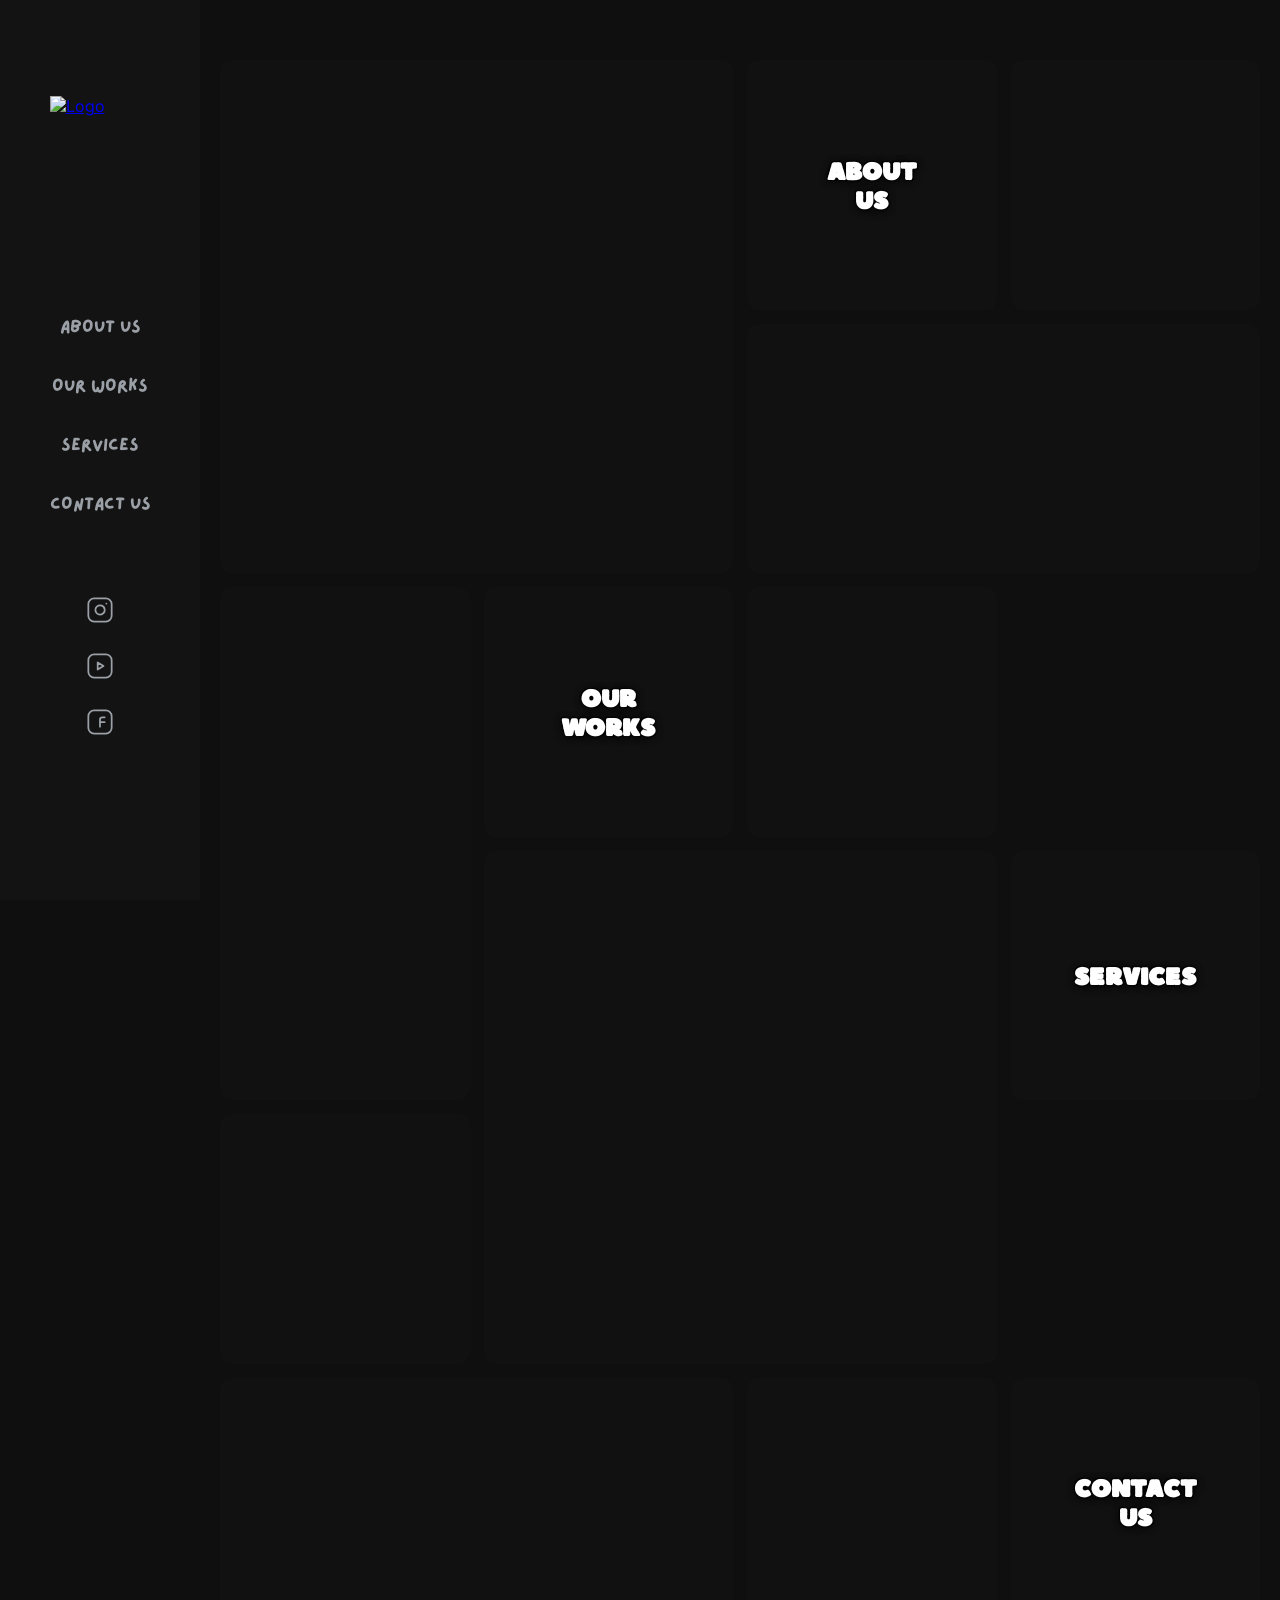
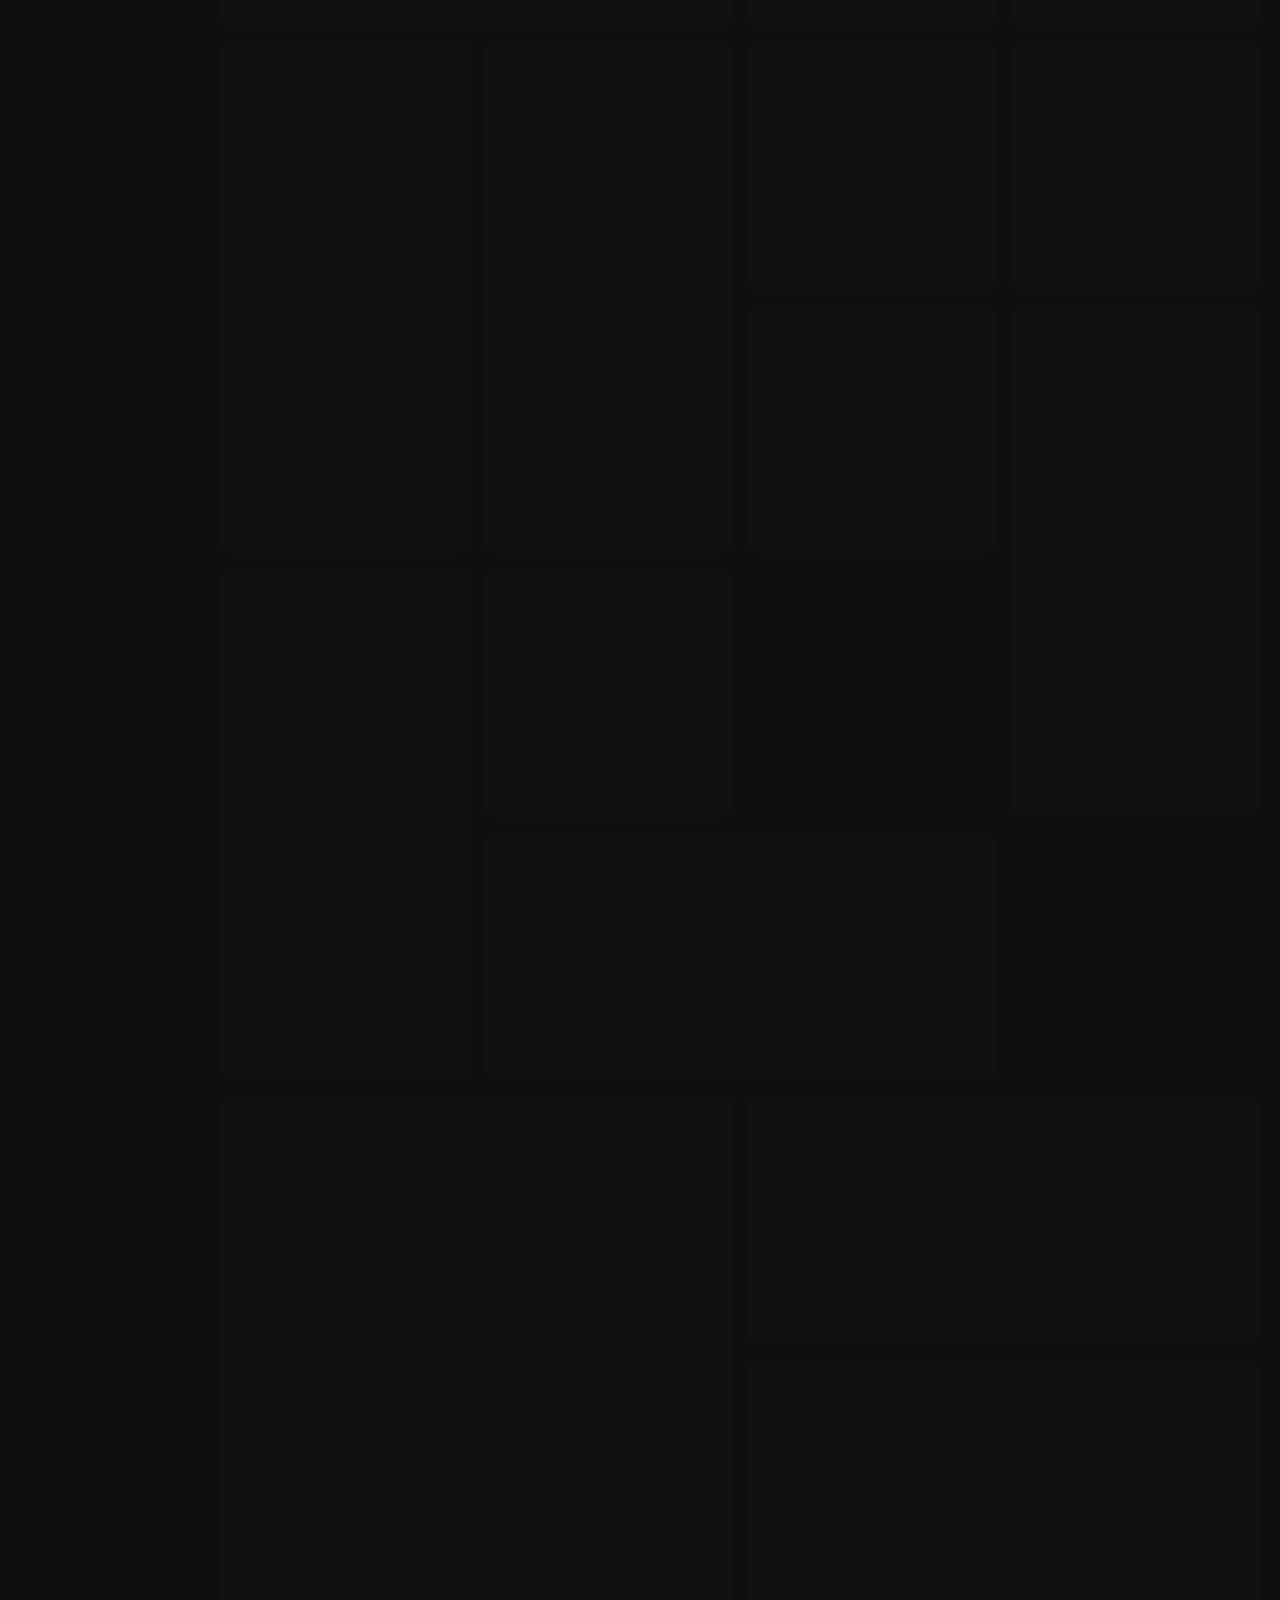
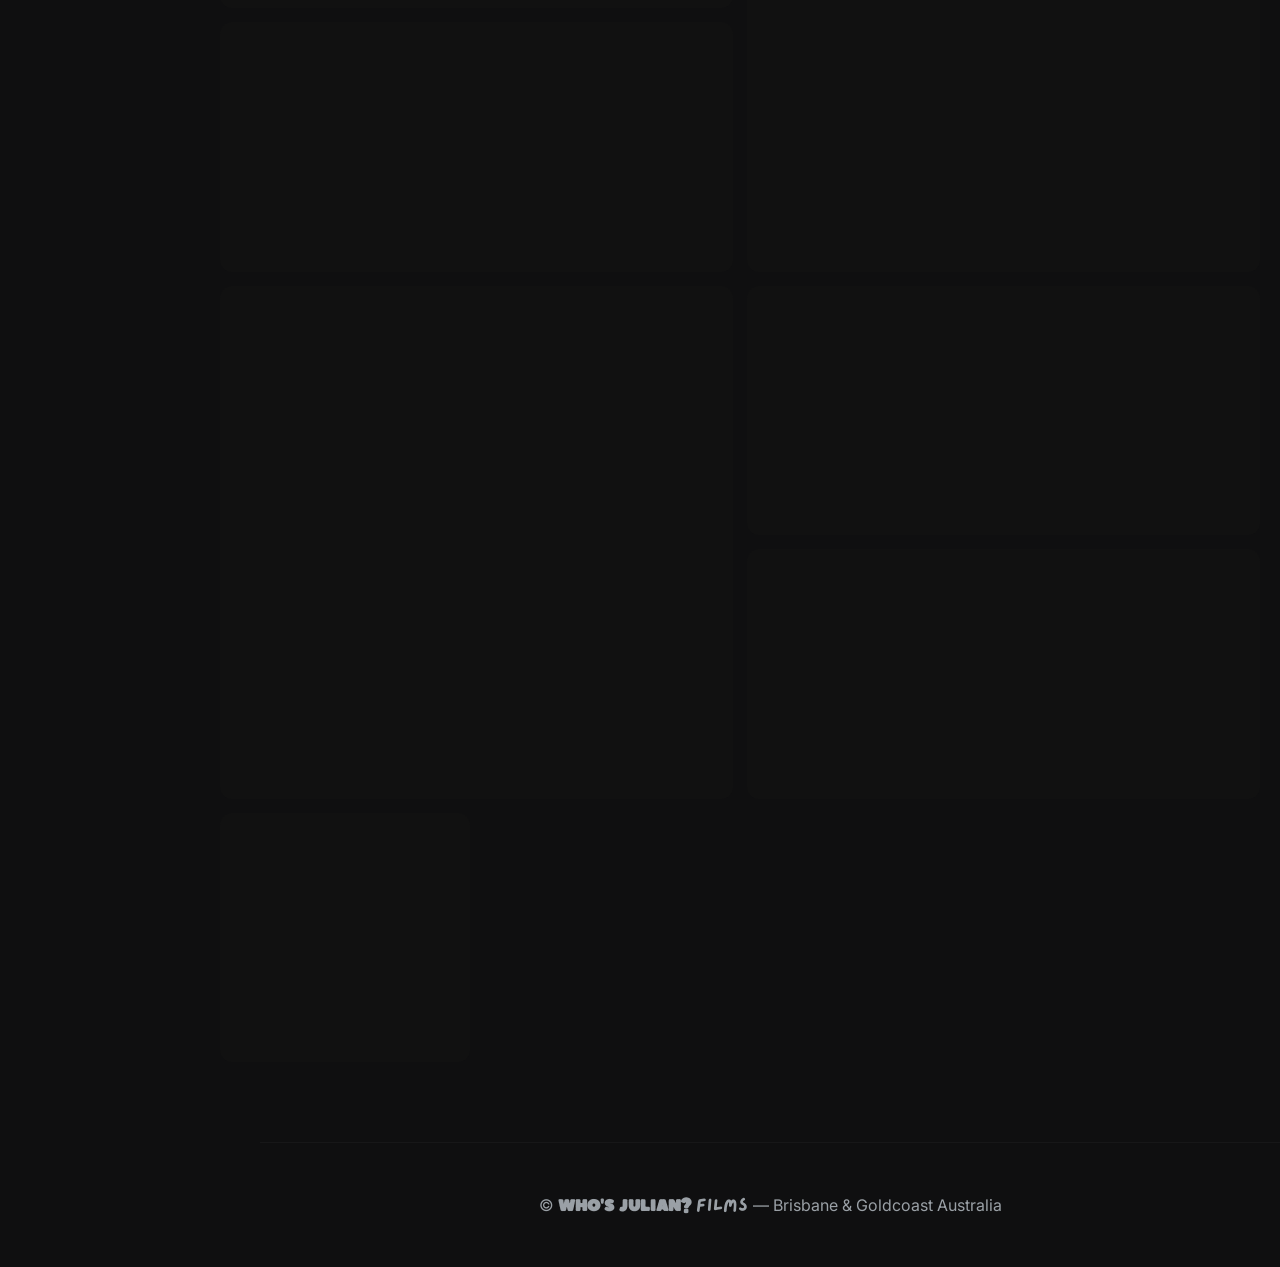
==== index.html @ 0d4e01ba "Convert images from .pdf and .jpeg to .avif for faster website loading (6a3378172f463beb197d8747)" ====
<!doctype html>
<html lang="en">
  <head>
    <meta charset="utf-8" />
    <meta name="viewport" content="width=device-width,initial-scale=1" />
    <title>Who's Julian? Films</title>
    <link href="https://fonts.googleapis.com/css2?family=Inter:wght@300;400;600;800&family=Playfair+Display:wght@600&display=swap" rel="stylesheet">
    <link rel="stylesheet" href="style.css">
  </head>
  <body>
    <!-- sidebar with vertical navigation replaces horizontal header -->
    <aside id="sidebar">
      <div class="sidebar-segments">
        <div class="sidebar-logo-segment">
          <a href="index.html">
            <img src="/.netlify/images?url=/Images/LOGO%20transparent.png&fm=avif" alt="Logo" class="logo-custom" />
          </a>
        </div>
        <div class="sidebar-nav-segment">
          <nav class="sidebar-nav-custom">
            <a href="about.html" data-section="about">ABOUT US</a>
            <a href="works.html" data-section="works">OUR WORKS</a>
            <a href="services.html" data-section="services">SERVICES</a>
            <a href="contact.html" class="cta" data-section="contact">CONTACT US</a>
          </nav>
        </div>
        <div class="sidebar-socials">
          <a href="https://www.instagram.com/whoisjulianfilms/" target="_blank" aria-label="Instagram">
            <svg width="28" height="28" viewBox="0 0 24 24" fill="none" stroke="currentColor" stroke-width="1.5" stroke-linecap="round" stroke-linejoin="round"><rect x="2" y="2" width="20" height="20" rx="5"/><path d="M16 11.37A4 4 0 1 1 12.63 8 4 4 0 0 1 16 11.37z"/><line x1="17.5" y1="6.5" x2="17.5" y2="6.5"/></svg>
          </a>
          <a href="https://www.youtube.com/@WhosJulianFilms" target="_blank" aria-label="YouTube">
            <svg width="28" height="28" viewBox="0 0 24 24" fill="none" stroke="currentColor" stroke-width="1.5" stroke-linecap="round" stroke-linejoin="round"><rect x="2" y="2" width="20" height="20" rx="5"/><polygon points="10 15 15 12 10 9 10 15"/></svg>
          </a>
          <a href="https://www.facebook.com/profile.php?id=61583416790067" target="_blank" aria-label="Facebook">
            <svg width="28" height="28" viewBox="0 0 24 24" fill="none" stroke="currentColor" stroke-width="1.5" stroke-linecap="round" stroke-linejoin="round"><rect x="2" y="2" width="20" height="20" rx="5"/><path d="M16 8h-2a2 2 0 0 0-2 2v2h4"/><line x1="12" y1="16" x2="12" y2="12"/></svg>
          </a>
        </div>
      </div>
    </aside>

    <main>
      <!-- gallery grid with video screenshots; four of them carry sections -->
      <div class="grid-container">
        <div class="grid">
          <div class="grid-item large" style="background-image:url('/.netlify/images?url=/Images/WEB%20PIC%201.png&fm=avif');background-size:cover;background-position:center;"></div>
          <a class="grid-item" href="about.html" style="background-image:url('/.netlify/images?url=/Images/harryandnoah.jpg&fm=avif');background-size:cover;background-position:center;"><span class="grid-label">ABOUT US</span></a>
          <div class="grid-item" style="background-image:url('/.netlify/images?url=/Images/WEB%20PIC%2014.png&fm=avif');background-size:cover;background-position:center;"></div>
          <div class="grid-item wide" style="background-image:url('/.netlify/images?url=/Images/WEB%20PIC%208.png&fm=avif');background-size:cover;background-position:center;"></div>
          <div class="grid-item tall" style="background-image:url('/.netlify/images?url=/Images/WEB%20PIC%204.png&fm=avif');background-size:cover;background-position:center;"></div>
          <a class="grid-item" href="works.html"><span class="grid-label">OUR WORKS</span></a>
          <div class="grid-item" style="background-image:url('/.netlify/images?url=/Images/WEB%20PIC%2018.png&fm=avif');background-size:cover;background-position:center;"></div>
          <div class="grid-item large" style="background-image:url('/.netlify/images?url=/Images/WEB%20PIC%202.png&fm=avif');background-size:cover;background-position:center;"></div>
          <a class="grid-item" href="services.html" style="background-image:url('Images/caerma photo.HEIC');background-size:cover;background-position:center;"><span class="grid-label">SERVICES</span></a>
          <div class="grid-item" style="background-image:url('/.netlify/images?url=/Images/WEB%20PIC%2010.png&fm=avif');background-size:cover;background-position:77%;"></div>
          <div class="grid-item wide" style="background-image:url('/.netlify/images?url=/Images/WEB%20PIC%206.png&fm=avif');background-size:cover;background-position:center;"></div>
          <div class="grid-item" style="background-image:url('/.netlify/images?url=/Images/WEB%20PIC%2020.png&fm=avif');background-size:cover;background-position:left;"></div>
          <a class="grid-item" href="contact.html"><span class="grid-label">CONTACT US</span></a>
          <div class="grid-item tall" style="background-image:url('/.netlify/images?url=/Images/WEB%20PIC%2015.png&fm=avif');background-size:cover;background-position:center;"></div>
          <div class="grid-item tall" style="background-image:url('/.netlify/images?url=/Images/WEB%20PIC%2022.png&fm=avif');background-size:cover;background-position:center;"></div>
          <div class="grid-item" style="background-image:url('/.netlify/images?url=/Images/WEB%20PIC%2020.png&fm=avif');background-size:cover;background-position:right;"></div>
          <div class="grid-item" style="background-image:url('/.netlify/images?url=/Images/WEB%20PIC%2026.png&fm=avif');background-size:cover;background-position:center;"></div>
          <div class="grid-item" style="background-image:url('/.netlify/images?url=/Images/WEB%20PIC%2019.png&fm=avif');background-size:cover;background-position:center;"></div>
          <div class="grid-item tall" style="background-image:url('/.netlify/images?url=/Images/WEB%20PIC%209.png&fm=avif');background-size:cover;background-position:center;"></div>
          <div class="grid-item tall" style="background-image:url('/.netlify/images?url=/Images/WEB%20PIC%2016.png&fm=avif');background-size:cover;background-position:center;"></div>
          <div class="grid-item" style="background-image:url('/.netlify/images?url=/Images/WEB%20PIC%2023.png&fm=avif');background-size:cover;background-position:center;"></div>
          <div class="grid-item wide" style="background-image:url('/.netlify/images?url=/Images/WEB%20PIC%2012.png&fm=avif');background-size:cover;background-position:center;"></div>
          <div class="grid-item large" style="background-image:url('/.netlify/images?url=/Images/WEB%20PIC%2017.png&fm=avif');background-size:cover;background-position:center;"></div>
          <div class="grid-item wide" style="background-image:url('/.netlify/images?url=/Images/WEB%20PIC%207.png&fm=avif');background-size:cover;background-position:center;"></div>
          <div class="grid-item large" style="background-image:url('/.netlify/images?url=/Images/WEB%20PIC%2027.png&fm=avif');background-size:cover;background-position:center;"></div>
          <div class="grid-item wide" style="background-image:url('/.netlify/images?url=/Images/WEB%20PIC%2024.png&fm=avif');background-size:cover;background-position:center;"></div>
          <div class="grid-item large" style="background-image:url('/.netlify/images?url=/Images/WEB%20PIC%2028.png&fm=avif');background-size:cover;background-position:center;"></div>
          <div class="grid-item wide" style="background-image:url('/.netlify/images?url=/Images/WEB%20PIC%2013.png&fm=avif');background-size:cover;background-position:center;"></div>
          <div class="grid-item wide" style="background-image:url('/.netlify/images?url=/Images/WEB%20PIC%2021.png&fm=avif');background-size:cover;background-position:center;"></div>
          <div class="grid-item" style="background-image:url('/.netlify/images?url=/Images/WEB%20PIC%2025.png&fm=avif');background-size:cover;background-position:center;"></div>
        </div>
      </div>
    </main>

    <!-- overlay used for zoom effect and section content -->
    <div id="section-overlay">
      <div class="overlay-inner">
        <button class="close" aria-label="Close">×</button>
        <div id="overlay-content"></div>
      </div>
    </div>

    <footer class="site-footer">
      <div class="container">
          <p>© <strong>WHO'S JULIAN? <span class="brand-films">FILMS</span></strong> — Brisbane & Goldcoast Australia</p>
      </div>
    </footer>
    <script src="script.js"></script>
  </body>
</html>
---- style.css ----
/* Custom Terms and Conditions dropdown icon: circle (closed), cross (open) */
.custom-terms-summary {
  display: flex;
  align-items: center;
  gap: 10px;
}
.custom-terms-icon {
  display: inline-block;
  width: 22px;
  height: 22px;
  border-radius: 50%;
  background: #fff;
  position: relative;
  transition: background 0.2s;
}
.custom-terms[open] .custom-terms-icon {
  background: none;
}
.custom-terms-icon::before,
.custom-terms-icon::after {
  content: '';
  position: absolute;
  left: 50%;
  top: 50%;
  width: 12px;
  height: 2.5px;
  background: #fff;
  border-radius: 2px;
  transition: transform 0.2s, opacity 0.2s;
}
.custom-terms-icon::before {
  transform: translate(-50%, -50%) rotate(0deg);
}
.custom-terms-icon::after {
  transform: translate(-50%, -50%) rotate(90deg);
}
.custom-terms[open] .custom-terms-icon::before {
  background: #fff;
  transform: translate(-50%, -50%) rotate(45deg);
}
.custom-terms[open] .custom-terms-icon::after {
  background: #fff;
  transform: translate(-50%, -50%) rotate(-45deg);
}
.custom-terms[open] .custom-terms-icon {
  border: 2.5px solid #fff;
}
/* Show only the appropriate terms box for each platform */
@media (max-width: 600px) {
  .terms-desktop { display: none !important; }
  .terms-mobile { display: block !important; }
}
@media (min-width: 601px) {
  .terms-desktop { display: block !important; }
  .terms-mobile { display: none !important; }
}
/* Terms and Conditions dropdown on contact page */
.terms-dropdown {
  margin: 18px 0 0 0;
  background: var(--section-dark-bg);
  border-radius: 8px;
  padding: 0 0 0 0;
  box-shadow: 0 2px 12px rgba(0,0,0,0.04);
}
.terms-title.lazydog {
  font-family: 'LazyDog' !important;
  color: #fff;
  font-size: 1.2em;
  font-weight: 700;
  letter-spacing: 0.5px;
  padding: 16px 18px;
  cursor: pointer;
  outline: none;
}
.terms-dropdown[open] .terms-title.lazydog {
  border-bottom: 1px solid var(--section-light-bg);
}
.terms-content {
  color: var(--muted);
  padding: 16px 18px 18px 18px;
  font-size: 1em;
}
/* Large grid item for contact page */
.contact-grid-item {
  background: var(--section-dark-bg);
  min-height: 220px;
  border-radius: 12px;
  margin-top: 24px;
  box-shadow: 0 2px 12px rgba(0,0,0,0.06);
}
/* Enquire now title on contact page */
.enquire-title.lazydog {
  font-family: 'LazyDog' !important;
  font-size: 1.7em;
  color: #fff;
  margin-top: 32px;
  margin-bottom: 18px;
  letter-spacing: 0.5px;
  font-weight: 700;
}
/* Services quote box under main title */
.services-quote-box {
  background: var(--section-light-bg);
  border-radius: 10px;
  padding: 16px 22px;
  margin: 18px 0 32px 0;
  text-align: left;
  font-size: 1.08em;
  color: var(--muted);
  max-width: 520px;
  box-shadow: 0 2px 12px rgba(0,0,0,0.04);
}
.services-quote-box .contact-link {
  color: #fff;
  font-weight: 600;
  text-decoration: underline;
  transition: color 0.18s;
}
.services-quote-box .contact-link:hover {
  color: var(--accent-blue);
}
.service-header.accent-purple {
  color: #a259e6 !important; /* A readable, vibrant purple */
}
.service-header.accent-green {
  color: #3ecf4a !important; /* A readable, vibrant green */
}
/* Service headers using LazyDog font */
.service-header.lazydog {
  font-family: 'LazyDog' !important;
  font-size: 2.1em;
  color: var(--accent-orange);
  margin-top: 38px;
  margin-bottom: 10px;
  letter-spacing: 0.5px;
  font-weight: 700;
}

.service-header.accent-blue {
  color: var(--accent-blue) !important;
}

.service-section {
  margin-bottom: 38px;
}

.service-details {
  min-height: 48px;
  background: var(--section-light-bg);
  border-radius: 8px;
  padding: 18px 18px 18px 18px;
  color: var(--muted);
  font-size: 1.08em;
}
/* =====================
   Desktop / Larger Screens
   ===================== */

:root{
  --bg:#0f0f10;
  --muted:#9aa0a6;
  --accent:#ffd166;
  --section-dark-bg: rgba(255,255,255,0.02);
  --section-light-bg: rgba(255,255,255,0.045);
  --accent-blue:#0cc0df;
  --accent-orange:#ff914d;
  --glass: rgba(255,255,255,0.06);
  --container:1200px;
}

*{box-sizing:border-box}
html{height:100%;overflow-y:auto;overflow-x:hidden}
body{min-height:100vh;overflow-x:hidden}
body{
  margin:0;
  font-family:Inter, system-ui, -apple-system, 'Segoe UI', Roboto, 'Helvetica Neue', Arial;
  background:var(--bg);
  color:#e9eef2;
  -webkit-font-smoothing:antialiased;
  -moz-osx-font-smoothing:grayscale;
  scroll-behavior:smooth;
}

.container{max-width:var(--container);margin:0 auto;padding:0 28px}

h1,h2,h3{margin:0;color:inherit;font-family:'BoulderLocal', 'Playfair Display', serif !important}

/* Local heading font (Boulder) */
@font-face{
  font-family: 'BoulderLocal';
  src: url('Fonts/Boulder-Regular.13ca443f4a8ae9874f248b11.7448865cf2ccd35af366eede31f28f13.woff2') format('woff2');
  font-weight: 400;
  font-style: normal;
  font-display: swap;
}

@font-face{
  font-family: 'LazyDog';
  src: url('Fonts/Lazydog.cbc654ce48ffa209e8b8698295c5d75d.fba574ef4dc01d71937608b6f764e2e7.woff2') format('woff2');
  font-weight: 400 800;
  font-style: normal;
  font-display: swap;
}

/* Sidebar layout: top third logo, middle third nav, bottom third socials */
.sidebar-nav-container {
  width: 100%;
  display: flex;
  justify-content: center;
  align-items: center;
  padding: 24px 0 0 0;
}

/* keep equal spacing around the central nav links */
.sidebar-segments {
  /* make segments a full-height column so we can distribute space between them */
  display: flex;
  flex-direction: column;
  height: 100%;
  justify-content: space-between;
  /* padding at top/bottom moves logo up and socials down equally */
  padding: 60px 0;
}

@media (max-width: 600px) {
  /* reduce the extra padding on narrow screens */
  .sidebar-segments {
    padding: 40px 0;
  }
}
.sidebar-nav-custom {
  display: flex;
  flex-direction: column;
  align-items: center;
  gap: 40px;
  width: 100%;
}

/* ensure the nav segment takes available space so the links can be centered vertically */
.sidebar-nav-segment {
  flex: 1;
  display: flex;
  flex-direction: column;
  justify-content: center;
}
.sidebar-nav-custom a {
  color: var(--muted);
  text-decoration: none;
  font-size: 18px;
  font-weight: 600;
  text-align: center;
  font-family: 'LazyDog', 'BoulderLocal', 'Playfair Display', serif;
  transition: transform 0.3s ease, box-shadow 0.3s ease, color 0.18s;
}
.sidebar-nav-custom a:hover {
  color: #fff;
  transform: scale(1.03);
  box-shadow: 0 10px 30px rgba(0,0,0,0.5);
  z-index: 2;
}
.sidebar-nav-custom .cta {
  background: none;
  border: none;
  padding: 0;
  color: var(--muted);
  font-size: 18px;
  font-weight: 600;
}

@media (max-width: 600px) {
  .sidebar-nav-container {
    padding: 8px 0 0 0;
    align-items: flex-start;
  }
  .sidebar-nav-custom {
    gap: 24px;
  }
  .sidebar-nav-custom a {
    font-size: 16px;
  }
}
.sidebar-logo-container {
  width: 100%;
  display: flex;
  justify-content: center;
  align-items: flex-start;
  padding: 32px 0 0 0;
}
.logo-custom {
  height: 140px;
  width: auto;
  display: block;
}

/* clickable logo hover animation */
.sidebar-logo-segment a img,
.sidebar-logo-container a img {
  transition: transform .28s ease, box-shadow .28s ease;
}
.sidebar-logo-segment a:hover img,
.sidebar-logo-container a:hover img {
  transform: scale(1.03);
  box-shadow:0 20px 40px rgba(2,6,23,0.6);
}

@media (max-width: 600px) {
  .sidebar-logo-container {
    padding: 0;
    align-items: center;
    justify-content: center;
    height: 100vh;
    display: flex;
  }
  .logo-custom {
    height: 90px;
    margin: auto;
  }
}
#sidebar {
  position: fixed;
  top: 0;
  left: 0;
  bottom: 0;
  width: 200px;
  background: var(--section-dark-bg);
  padding: 0;
  display: flex;
  flex-direction: column;
  align-items: center;
  justify-content: center;
  z-index: 100;
  min-height: 100vh;
  height: 100vh;
  box-sizing: border-box;
}
#sidebar .sidebar-section {
  width: 100%;
  display: flex;
  flex-direction: column;
  align-items: center;
  justify-content: center;
}
#sidebar .sidebar-logo {
  height: 140px;
  display: flex;
  align-items: flex-start;
  justify-content: center;
  width: 100%;
  padding: 32px 0 0 0;
}
#sidebar .sidebar-nav {
  display: flex;
  flex-direction: column;
  align-items: center;
  justify-content: center;
  gap: 40px;
  width: 100%;
  flex: 1;
}
#sidebar .sidebar-socials {
  display: flex;
  flex-direction: column;
  align-items: center;
  justify-content: flex-end;
  width: 100%;
  padding-bottom: 32px;
}

/* centered logo placeholder (styles defined below) */

/* Sidebar replacement for header */
#main-header{display:none;} /* hide old top header */
#sidebar{position:fixed;top:0;left:0;bottom:0;width:200px;background:var(--section-dark-bg);padding:36px 16px;display:flex;flex-direction:column;align-items:center;/* center children horizontally */z-index:100;}
#sidebar .brand{
  display:block;
  text-decoration:none;
  color:inherit;
  margin-bottom: 32px;
  text-align:center;
}
#sidebar .brand img{
  height:140px;
  display:block;
  opacity:1;
  transform:none;
  margin:0 auto;
  /* horizontal centering is handled by flex container */
}
#sidebar nav{display:flex;flex-direction:column;align-items:center;justify-content:space-between;gap:40px;width:100%;}
#sidebar nav a {
  color: var(--muted);
  text-decoration: none;
  font-size: 18px;
  font-weight: 600;
  text-align: center;
  font-family: 'LazyDog', 'BoulderLocal', 'Playfair Display', serif;
}
#sidebar nav a:hover{color:#fff;}
#sidebar .cta{
  margin-top: 0;
  background: none;
  border: none;
  padding: 0;
  color: var(--muted);
  font-size: 18px;
  font-weight: 600;
}
.sidebar-socials {
  display: flex;
  flex-direction: column;
  align-items: center;
  gap: 24px;
  margin-top: auto;
  margin-bottom: 32px;
  width: 100%;
}

/* Sidebar socials at bottom */
.sidebar-socials a svg {
  stroke: var(--muted);
  transition: stroke 0.18s;
}
.sidebar-socials a:hover svg {
  stroke: #fff;
}

/* add video-like hover animation to social icons */
.sidebar-socials a {
  transition: transform 0.3s ease, box-shadow 0.3s ease;
}
.sidebar-socials a:hover {
  transform: scale(1.03);
  box-shadow: 0 10px 30px rgba(0,0,0,0.5);
  z-index: 2;
}

/* retain previous header-inner styles for when header exists */
.header-inner{display:flex;align-items:center;justify-content:space-between;padding:12px 0;transition:padding .32s cubic-bezier(.2,.9,.3,1)}

/* Header: soft gradient panel with subtle blur to avoid a hard rectangle over content */
#main-header{
  position:fixed;top:0;left:0;right:0;z-index:60;
  background: linear-gradient(to bottom, rgba(8,8,9,0.08) 0%, rgba(8,8,9,0.06) 40%, rgba(8,8,9,0.02) 80%, rgba(8,8,9,0));
  -webkit-backdrop-filter: blur(6px) saturate(105%);
  backdrop-filter: blur(6px) saturate(105%);
  overflow:visible;
}

/* very subtle feather under the header to blend into the page */
#main-header::after{
  content:'';position:absolute;left:0;right:0;bottom:-1px;height:16px;pointer-events:none;z-index:61;
  background: linear-gradient(to bottom, rgba(8,8,9,0.12), rgba(8,8,9,0.06) 50%, rgba(8,8,9,0));
}
.brand{display:flex;align-items:center;gap:12px;text-decoration:none;color:inherit}
.logo{height:44px;display:block}
.brand-text{font-weight:700;letter-spacing:0.2px;font-family:'BoulderLocal', 'Playfair Display', serif;font-size:18px}
.brand-text span{display:inline-block}
.accent-blue{color:var(--accent-blue)}
.accent-orange{color:var(--accent-orange)}
.brand-films{font-family:'LazyDog', 'BoulderLocal', serif;letter-spacing:0.6px;font-size:18px}

.nav a{color:var(--muted);text-decoration:none;margin-left:22px;font-weight:600;transition:color .18s ease}
.nav a:hover{color:#fff}
.nav .cta{background:transparent;border:1px solid rgba(255,255,255,0.06);padding:8px 12px;border-radius:6px;color:#fff}

/* removed height-based small-logo resize to avoid layout jitter */
#main-header.shrink .header-inner{padding:10px 0}

/* Centered large logo at top that shrinks into the header */

.logo-center{position:fixed;left:50%;top:72px;transform:translateX(-50%);z-index:220;pointer-events:none;transform-origin:center center;will-change:transform,opacity;transition:transform .42s cubic-bezier(.2,.9,.3,1),opacity .32s ease}
.logo-lg{height:220px;display:block;transform-origin:center center;transition:transform .42s cubic-bezier(.2,.9,.3,1),opacity .32s ease}
.logo-sm{height:44px;display:block;opacity:0;transform:translateY(-6px) scale(.92);transition:opacity .32s ease,transform .32s cubic-bezier(.2,.9,.3,1);will-change:transform,opacity}

/* When header shrinks, show the small logo and hide/move the centered large logo */
#main-header.shrink ~ main .logo-center,
#main-header.shrink + main .logo-center,
#main-header.shrink .logo-center{
  opacity:0;transform:translateX(-50%) translateY(-22px) scale(.72);
}

#main-header.shrink .logo-sm{transform:translateY(0) scale(1);opacity:1}

/* keep header small logo hidden by default; JS will reveal it when big logo moves */
.brand .logo-sm{opacity:0;transform:translateY(-6px) scale(.92);transition:opacity .32s ease,transform .32s cubic-bezier(.2,.9,.3,1);will-change:transform,opacity}

/* ensure hero sits below the large logo (handled in main .hero rule below) */

/* Hero */
.hero{padding:320px 0 80px;background:linear-gradient(180deg, rgba(255,255,255,0.02), transparent)}
.hero-inner{text-align:center;max-width:920px;margin:0 auto}

/* Uniform section spacing: ensure consistent gaps between site sections */
.section{padding:80px 0}
.hero-title{font-family:'Playfair Display',serif;font-size:44px;line-height:1.02;margin-bottom:18px;color:#fff}
.hero-sub{color:var(--muted);font-size:18px;margin-bottom:26px}
.hero-cta .button{margin:0 8px}

/* Repeated tail on hero title: show as single long line on wide screens, wrap on small screens */
.hero-title .hero-loop{white-space:nowrap;display:inline-block;margin-left:8px;opacity:0.95}
/* Phone/mobile layout removed for fresh start */

/* Buttons */
.button{display:inline-block;background:#fff;color:#0b0b0b;padding:12px 18px;border-radius:8px;font-weight:700;text-decoration:none;transition:transform .16s ease,box-shadow .16s ease}
.button:hover{transform:translateY(-3px);box-shadow:0 8px 30px rgba(0,0,0,0.45)}
.button.ghost{background:transparent;color:#fff;border:1px solid rgba(255,255,255,0.06)}

/* Sections */
.section-light{background:var(--section-light-bg)}
.section-dark{background:var(--section-dark-bg)}
.section-title{font-size:20px;font-weight:700;margin-bottom:12px}
.muted{color:var(--muted);margin-bottom:20px}

/* Cards */
.cards{display:grid;grid-template-columns:repeat(auto-fit,minmax(220px,1fr));gap:18px;margin-top:22px}
.card{background:var(--glass);padding:20px;border-radius:12px;backdrop-filter:blur(6px);min-height:130px}
.card h3{font-size:16px;margin-bottom:8px}
.card p{color:var(--muted);font-size:14px}

/* Rates */
.rates-grid{display:grid;grid-template-columns:repeat(auto-fit,minmax(220px,1fr));gap:18px;margin-top:22px}
.rate-card{background:linear-gradient(180deg, rgba(255,255,255,0.03), transparent);padding:22px;border-radius:12px;min-height:140px}
.rate-card h3{font-size:16px;margin-bottom:8px}
.rate-card .rate-price{font-size:20px;font-weight:800;color:var(--accent);margin-top:12px}


/* Portfolio grid */
.grid{display:grid;grid-template-columns:repeat(auto-fit,minmax(200px,1fr));gap:14px;margin-top:20px}
.thumb{display:block;height:220px;border-radius:12px;background-color:#111;background-size:cover;background-position:center;box-shadow:inset 0 0 0 1px rgba(255,255,255,0.02);transition:transform .28s ease,box-shadow .28s ease}
.thumb[style]{background-image:var(--bg)}
.thumb:hover{transform:translateY(-8px);box-shadow:0 20px 40px rgba(2,6,23,0.6)}

/* Gallery grid used in new layout */
.grid{display:grid;grid-template-columns:repeat(auto-fill,minmax(220px,1fr));gap:14px;margin-top:20px;}
.grid-item{position:relative;background:#111;border-radius:12px;cursor:pointer;transition:transform .3s ease,box-shadow .3s ease;aspect-ratio:1/1;}
.grid-item:hover{transform:scale(1.03);box-shadow:0 10px 30px rgba(0,0,0,0.5);}
.grid-label {
  position: absolute;
  top: 50%;
  left: 50%;
  transform: translate(-50%, -50%);
  color: #fff;
  font-weight: 700;
  text-shadow: 0 0 6px rgba(0,0,0,0.8), 0 2px 8px rgba(0,0,0,0.45), 0 0 2px #000, 1px 1px 0 #000, -1px -1px 0 #000;
  font-family: 'BoulderLocal', 'Playfair Display', serif;
  font-size: 1.5em;
  text-align: center;
  pointer-events: none;
}
/* shape helpers */
.grid-item.wide{grid-column: span 2;aspect-ratio:2/0.973;} /* two squares side by side */
.grid-item.tall{grid-row: span 2;aspect-ratio:1/2.055;} /* two squares stacked */
.grid-item.large{grid-column: span 2;grid-row: span 2;aspect-ratio:2/2;} /* big square (2x2) */

/* keep existing video grid styles for reuse if needed */
.video-grid{display:grid;grid-template-columns:repeat(auto-fit,minmax(280px,1fr));gap:20px;margin-top:20px;align-items:start}
.video-card{background:transparent;border-radius:12px;overflow:visible;position:relative;transition:transform .28s cubic-bezier(.2,.9,.3,1),box-shadow .28s ease;will-change:transform}
.video-wrapper{position:relative;padding-top:56.25%;background:#000;border-radius:12px;box-shadow:inset 0 0 0 1px rgba(255,255,255,0.02);overflow:hidden}
.video-wrapper iframe{position:absolute;left:0;top:0;width:100%;height:100%;border:0;transition:transform .28s ease}
.video-overlay{position:absolute;inset:0;display:flex;flex-direction:column;align-items:center;justify-content:center;pointer-events:none;color:#fff;text-align:center}
.video-overlay .play{display:none !important}
.video-overlay .play:before{display:none !important;content:''}
.video-overlay .video-title{margin-top:10px;background:rgba(0,0,0,0.45);padding:6px 10px;border-radius:6px;font-size:13px;color:var(--muted)}
.video-card:hover{transform:translateY(-6px);box-shadow:0 20px 40px rgba(2,6,23,0.6)}
.video-card:hover .video-wrapper iframe{transform:scale(1.03)}


/* About */
.about-inner{display:grid;grid-template-columns:1fr 1fr;gap:28px;align-items:start;margin-top:18px;}
.lead{font-size:18px;color:#e6eef3;margin-bottom:12px}
.about-image{border-radius:12px;/* right column for photos, height determined by its contents */
  overflow:hidden; /* crop any oversized photo */
}

.about-image img{
  width:100%;
  height:auto;
  display:block;
  object-fit:cover;
  border-radius:12px;
  /* enlarge slightly by default */
  .about-container {
    margin-left: 125px; /* Sidebar width for mobile */
    padding: 20px 18px 20px 12px; /* Add extra right padding */
    max-width: 100vw;
    box-sizing: border-box;
  }
}

/* Contact */
.contact-grid{display:grid;grid-template-columns:1fr 420px;gap:28px;align-items:start;margin-top:18px}
.contact-form label{display:block;margin-bottom:12px}
.contact-form input,.contact-form textarea{width:100%;padding:10px;border-radius:8px;border:1px solid rgba(255,255,255,0.04);background:transparent;color:inherit}

.vis{position:absolute!important;clip:rect(1px,1px,1px,1px);padding:0!important;border:0!important;height:1px!important;width:1px!important;overflow:hidden}

/* Footer */
.site-footer{padding:36px 0;text-align:center;border-top:1px solid rgba(255,255,255,0.03);margin-top:40px;color:var(--muted);margin-left:260px}
.site-footer strong{font-weight:700;font-family:'BoulderLocal', 'Playfair Display', serif}

@media (max-width: 600px) {
  .site-footer {
    margin-left: 0 !important;
    width: 100vw;
    box-sizing: border-box;
  }
}

/* grid container offset to avoid sidebar */
.grid-container{margin-left:200px;padding:40px 20px;}

/* overlay for section zoom/content */
#section-overlay{position:fixed;inset:0;background:rgba(0,0,0,0.95);visibility:hidden;opacity:0;transform:scale(0);transition:transform .4s ease,opacity .4s ease,visibility .4s;z-index:200;}
#section-overlay.active{visibility:visible;opacity:1;transform:scale(1);}
#section-overlay .overlay-inner{position:absolute;top:50%;left:50%;transform:translate(-50%,-50%);max-width:90vw;max-height:90vh;overflow-y:auto;padding:40px;background:var(--section-light-bg);border-radius:12px;}
#section-overlay .close{position:absolute;top:16px;right:16px;font-size:24px;color:#fff;background:transparent;border:none;cursor:pointer;}

/* =====================
   Mobile / Smaller Screens (max-width: 600px)
   Index Page (index.html)
   ===================== */
@media (max-width: 600px) {
  /* Home Page (index.html) styles */
  .grid {
    display: grid;
    grid-template-columns: repeat(2, 1fr);
    gap: 8px;
  }
  .grid-container {
    margin-left: 125px;      /* Aligns grid to the left edge */
    margin-right: 0;     /* Aligns grid to the right edge */
    padding: 8px 8px;    /* Adjust padding as needed */
    width: 70vw;        /* Full viewport width */
    box-sizing: border-box;
    /* Add more properties as needed */
  }
  .grid-item {
    aspect-ratio: 1 / 1 !important;
    grid-column: span 1 !important;
    grid-row: span 1 !important;
    min-width: 0;
    min-height: 80px;
    border-radius: 12px;
    overflow: hidden;
  }
  .grid-item.tall {
    aspect-ratio: 1 / 2 !important;
    grid-column: span 1 !important;
    grid-row: span 2 !important;
    min-width: 0;
    min-height: 80px;
    border-radius: 12px;
    overflow: hidden;
  }
  .grid-item.wide {
    aspect-ratio: 2 / 1 !important;
    grid-column: span 2 !important;
    grid-row: span 1 !important;
    min-width: 0;
    min-height: 80px;
    border-radius: 12px;
    overflow: hidden;
  }
  .grid-item.large {
    aspect-ratio: 1 / 1 !important;
    grid-column: span 2 !important;
    grid-row: span 2 !important;
    min-width: 0;
    min-height: 80px;
    border-radius: 12px;
    overflow: hidden;
  }
  .grid-item img {
    width: 100%;
    height: 100%;
    object-fit: cover;
    display: block;
    border-radius: 12px;
  }
  .grid-label {
    font-size: 13px;
    left: 70px;
    bottom: 40px;
  }
  #sidebar {
    position: fixed !important;
    left: 0;
    top: 0;
    bottom: 0;
    width: 125px;
    padding: 20px 8px;
    background: var(--section-dark-bg);
    z-index: 100;
    height: 100vh !important;
  }
}


/* =====================
   Desktop / Larger Screens
   Services Page (services.html)
   ===================== */
.services-container {
  margin-left: 200px; /* Sidebar width */
  padding: 0 32px;
  max-width: 900px;
  box-sizing: border-box;
  margin-top: 0;
}

/* =====================
   Mobile / Smaller Screens (max-width: 600px)
   Services Page (services.html)
   ===================== */
@media (max-width: 600px) {
  .services-container {
      margin-left: 125px; /* Sidebar width for mobile */
      padding: 20px 18px 20px 12px; /* Add extra right padding */
      max-width: 100vw;
      box-sizing: border-box;
      margin-top: 0;
    }
}

/* =====================
   Desktop / Larger Screens
   Contact Page (contact.html)
   ===================== */
.contact-container {
  margin-left: 200px; /* Sidebar width */
  padding: 40px 32px;
  max-width: 900px;
  box-sizing: border-box;
}

/* =====================
   Mobile / Smaller Screens (max-width: 600px)
   Contact Page (contact.html)
   ===================== */
@media (max-width: 600px) {
  .contact-container {
    margin-left: 125px; /* Sidebar width for mobile */
    padding: 20px 12px;
    max-width: 100vw;
    box-sizing: border-box;
  }
}

/* =====================
   Desktop / Larger Screens
   About Us Page (about.html)
   ===================== */
.about-container {
  margin-left: 200px; /* Sidebar width */
  padding: 40px 32px;
  max-width: 900px;
  box-sizing: border-box;
}

/* =====================
   Mobile / Smaller Screens (max-width: 600px)
   About Us Page (about.html)
   ===================== */
@media (max-width: 600px) {
  .about-container {
  margin-left: 125px; /* Sidebar width for mobile */
  padding: 12px 12px;
  max-width: 100vw;
  box-sizing: border-box;
}
}

/* =====================
   Desktop / Larger Screens
   Our Works Page (works.html)
   ===================== */
.works-container {
  margin-left: 200px; /* Sidebar width */
  padding: 40px 32px;
  width: calc(100vw - 220px); /* Full-page width excluding sidebar + some padding */
  max-width: none;
  box-sizing: border-box;
}

/* =====================
   Mobile / Smaller Screens (max-width: 600px)
   Our Works Page (works.html)
   ===================== */
@media (max-width: 600px) {
  .works-container {
    margin-left: 125px; /* Sidebar width for mobile */
    padding: 20px 12px;
    width: auto;
    max-width: 100vw;
    box-sizing: border-box;
  }
}

/* Services container h2, h3 */
.services-container h2, .services-container h3 {
  font-family: 'LazyDog', 'BoulderLocal', 'Playfair Display', serif !important;
}

/* Contact page link colors */
.contact-container a {
  color: #4ecbff !important; /* Lighter blue for better contrast */
  text-decoration: underline;
  transition: color 0.2s;
}
.contact-container a:hover {
  color: #82e0ff !important; /* Even lighter blue on hover */
}

/* Contact info labels */
.contact-info strong {
  font-family: 'LazyDog', 'BoulderLocal', 'Playfair Display', serif !important;
  font-weight: 600;
  letter-spacing: 0.5px;
}

/* Prevent scrolling past the footer on mobile */
@media (max-width: 600px) {
  html, body {
    height: 100vh !important;
    min-height: 100vh !important;
    overflow-y: auto;
    overscroll-behavior-y: contain;
  }
  main {
    min-height: calc(100vh - 80px); /* Adjust 80px to your footer height */
    box-sizing: border-box;
  }
  .site-footer {
    position: relative;
    bottom: 0;
    width: 100%;
    margin-bottom: 0;
  }
}

/* Style Harry and Noah's names in the contact info with the LazyDog font */
.contact-name {
  font-family: 'LazyDog', 'BoulderLocal', 'Playfair Display', serif !important;
  font-weight: 600;
  letter-spacing: 0.5px;
  margin-right: 4px;
}

/* Smooth hover animation for YouTube videos on the works page */
.works-videos {
  width: 100%;
  max-width: 1200px;
  margin: 0 auto 32px auto;
  display: grid;
  grid-template-columns: repeat(2, minmax(0, 1fr));
  gap: 16px;
}

.works-video-item {
  position: relative;
}

.video-label {
  position: absolute;
  top: -14px;
  left: 12px;
  background: var(--section-dark-bg);
  color: #fff;
  border-radius: 999px;
  width: 28px;
  height: 28px;
  display: flex;
  align-items: center;
  justify-content: center;
  font-weight: 700;
  font-size: 0.85rem;
  box-shadow: 0 2px 8px rgba(0,0,0,0.35);
  z-index: 10;
}

.works-videos iframe {
  width: 100%;
  height: auto;
  aspect-ratio: 16 / 9;
  border-radius: 12px;
  transition: transform 0.3s ease, box-shadow 0.3s ease;
  box-shadow: 0 2px 16px rgba(0,0,0,0.10);
}
.works-videos iframe:hover {
  transform: scale(1.03);
  box-shadow: 0 10px 30px rgba(0,0,0,0.5);
  z-index: 2;
}

@media (max-width: 900px) {
  .works-videos {
    display: grid;
    grid-template-columns: 1fr;
  }
}
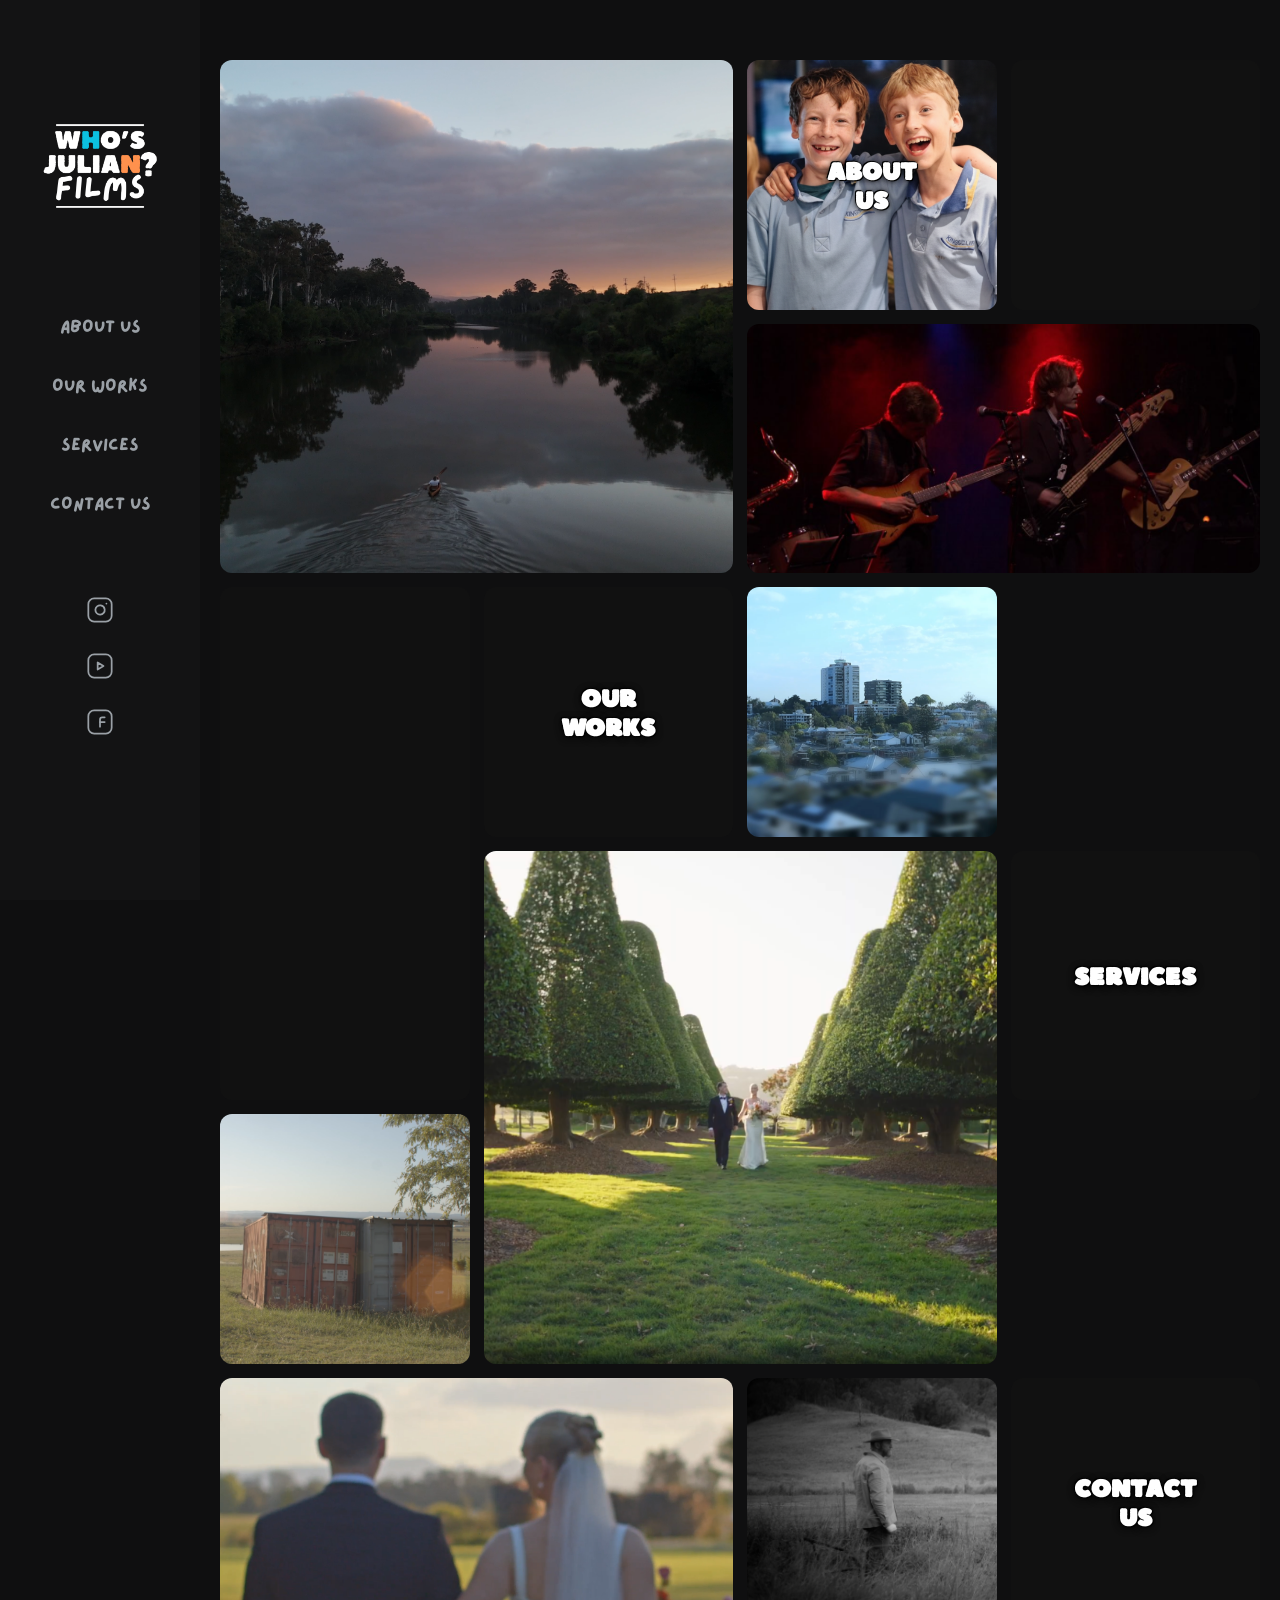
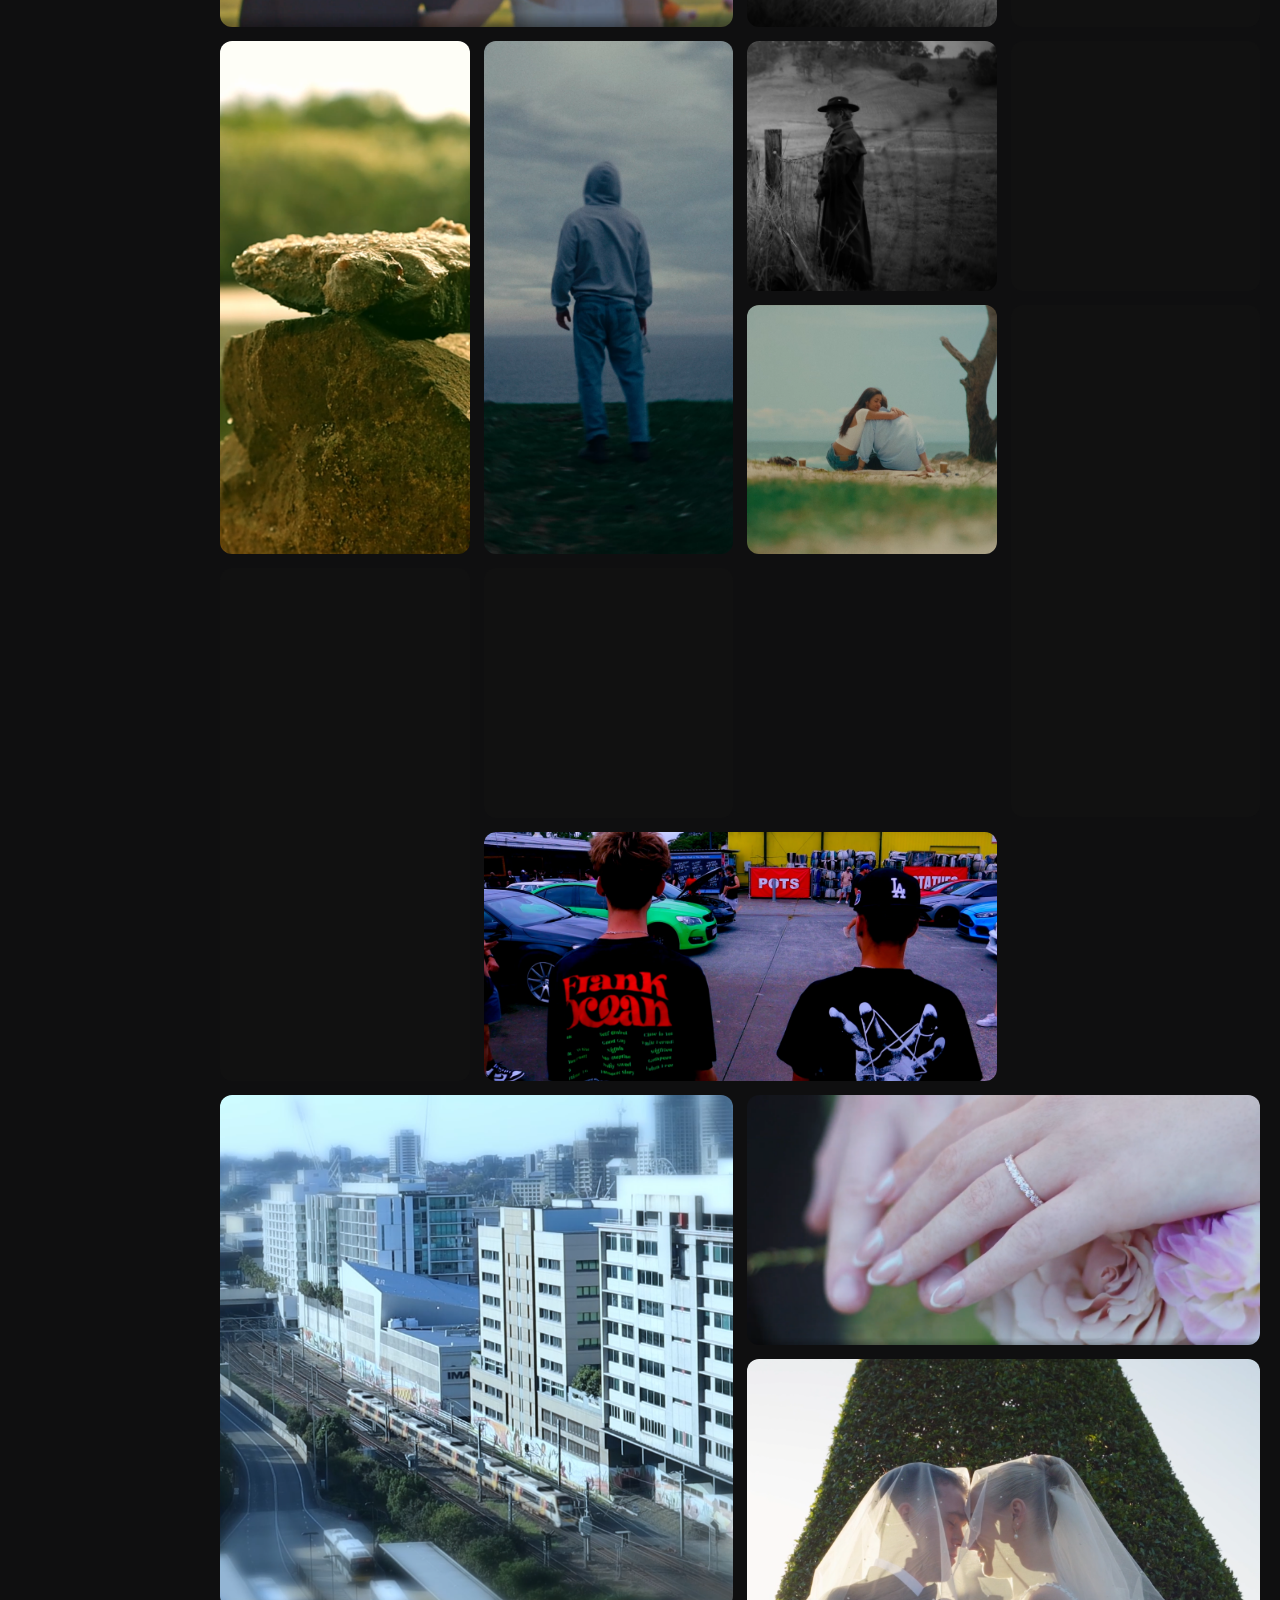
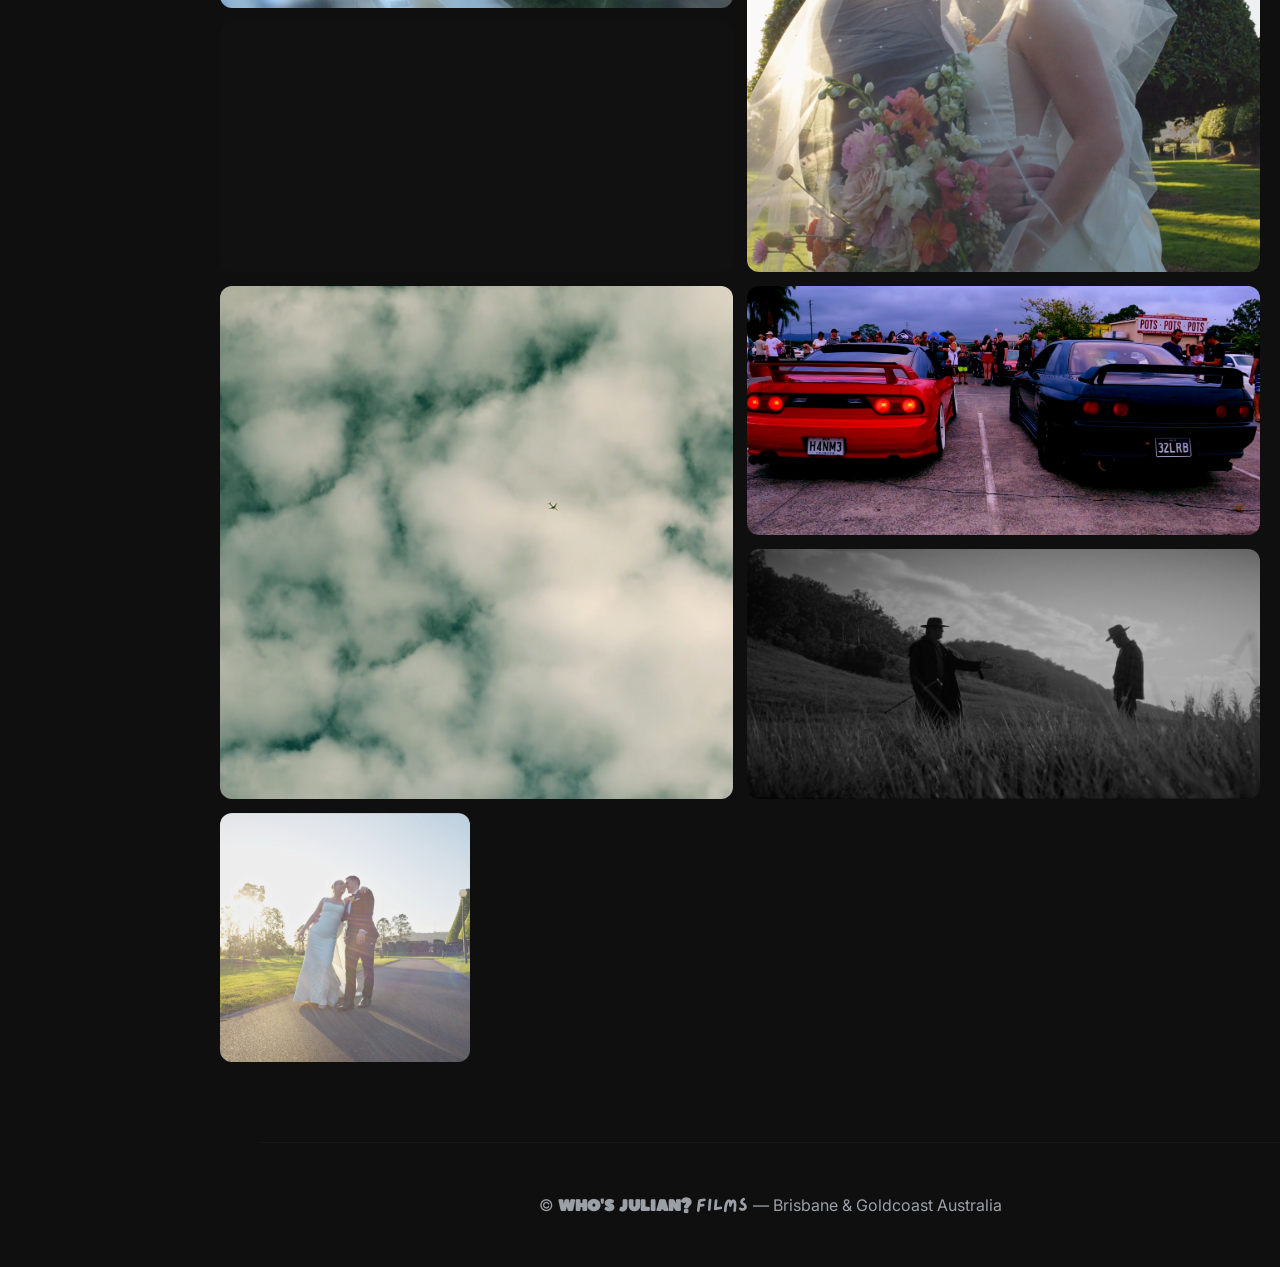
==== commit 17e53481: "Revert "Convert images from .pdf and .jpeg to .avif for faster website loading"" ====
--- a/index.html
+++ b/index.html
@@ -13,7 +13,7 @@
       <div class="sidebar-segments">
         <div class="sidebar-logo-segment">
           <a href="index.html">
-            <img src="/.netlify/images?url=/Images/LOGO%20transparent.png&fm=avif" alt="Logo" class="logo-custom" />
+            <img src="Images/LOGO transparent.png" alt="Logo" class="logo-custom" />
           </a>
         </div>
         <div class="sidebar-nav-segment">
@@ -42,36 +42,36 @@
       <!-- gallery grid with video screenshots; four of them carry sections -->
       <div class="grid-container">
         <div class="grid">
-          <div class="grid-item large" style="background-image:url('/.netlify/images?url=/Images/WEB%20PIC%201.png&fm=avif');background-size:cover;background-position:center;"></div>
-          <a class="grid-item" href="about.html" style="background-image:url('/.netlify/images?url=/Images/harryandnoah.jpg&fm=avif');background-size:cover;background-position:center;"><span class="grid-label">ABOUT US</span></a>
-          <div class="grid-item" style="background-image:url('/.netlify/images?url=/Images/WEB%20PIC%2014.png&fm=avif');background-size:cover;background-position:center;"></div>
-          <div class="grid-item wide" style="background-image:url('/.netlify/images?url=/Images/WEB%20PIC%208.png&fm=avif');background-size:cover;background-position:center;"></div>
-          <div class="grid-item tall" style="background-image:url('/.netlify/images?url=/Images/WEB%20PIC%204.png&fm=avif');background-size:cover;background-position:center;"></div>
+          <div class="grid-item large" style="background-image:url('Images/WEB PIC 1.png');background-size:cover;background-position:center;"></div>
+          <a class="grid-item" href="about.html" style="background-image:url('Images/harryandnoah.jpg');background-size:cover;background-position:center;"><span class="grid-label">ABOUT US</span></a>
+          <div class="grid-item" style="background-image:url('Images/WEB PIC 14.png');background-size:cover;background-position:center;"></div>
+          <div class="grid-item wide" style="background-image:url('Images/WEB PIC 8.png');background-size:cover;background-position:center;"></div>
+          <div class="grid-item tall" style="background-image:url('Images/WEB PIC 4.png');background-size:cover;background-position:center;"></div>
           <a class="grid-item" href="works.html"><span class="grid-label">OUR WORKS</span></a>
-          <div class="grid-item" style="background-image:url('/.netlify/images?url=/Images/WEB%20PIC%2018.png&fm=avif');background-size:cover;background-position:center;"></div>
-          <div class="grid-item large" style="background-image:url('/.netlify/images?url=/Images/WEB%20PIC%202.png&fm=avif');background-size:cover;background-position:center;"></div>
+          <div class="grid-item" style="background-image:url('Images/WEB PIC 18.png');background-size:cover;background-position:center;"></div>
+          <div class="grid-item large" style="background-image:url('Images/WEB PIC 2.png');background-size:cover;background-position:center;"></div>
           <a class="grid-item" href="services.html" style="background-image:url('Images/caerma photo.HEIC');background-size:cover;background-position:center;"><span class="grid-label">SERVICES</span></a>
-          <div class="grid-item" style="background-image:url('/.netlify/images?url=/Images/WEB%20PIC%2010.png&fm=avif');background-size:cover;background-position:77%;"></div>
-          <div class="grid-item wide" style="background-image:url('/.netlify/images?url=/Images/WEB%20PIC%206.png&fm=avif');background-size:cover;background-position:center;"></div>
-          <div class="grid-item" style="background-image:url('/.netlify/images?url=/Images/WEB%20PIC%2020.png&fm=avif');background-size:cover;background-position:left;"></div>
+          <div class="grid-item" style="background-image:url('Images/WEB PIC 10.png');background-size:cover;background-position:77%;"></div>
+          <div class="grid-item wide" style="background-image:url('Images/WEB PIC 6.png');background-size:cover;background-position:center;"></div>
+          <div class="grid-item" style="background-image:url('Images/WEB PIC 20.png');background-size:cover;background-position:left;"></div>
           <a class="grid-item" href="contact.html"><span class="grid-label">CONTACT US</span></a>
-          <div class="grid-item tall" style="background-image:url('/.netlify/images?url=/Images/WEB%20PIC%2015.png&fm=avif');background-size:cover;background-position:center;"></div>
-          <div class="grid-item tall" style="background-image:url('/.netlify/images?url=/Images/WEB%20PIC%2022.png&fm=avif');background-size:cover;background-position:center;"></div>
-          <div class="grid-item" style="background-image:url('/.netlify/images?url=/Images/WEB%20PIC%2020.png&fm=avif');background-size:cover;background-position:right;"></div>
-          <div class="grid-item" style="background-image:url('/.netlify/images?url=/Images/WEB%20PIC%2026.png&fm=avif');background-size:cover;background-position:center;"></div>
-          <div class="grid-item" style="background-image:url('/.netlify/images?url=/Images/WEB%20PIC%2019.png&fm=avif');background-size:cover;background-position:center;"></div>
-          <div class="grid-item tall" style="background-image:url('/.netlify/images?url=/Images/WEB%20PIC%209.png&fm=avif');background-size:cover;background-position:center;"></div>
-          <div class="grid-item tall" style="background-image:url('/.netlify/images?url=/Images/WEB%20PIC%2016.png&fm=avif');background-size:cover;background-position:center;"></div>
-          <div class="grid-item" style="background-image:url('/.netlify/images?url=/Images/WEB%20PIC%2023.png&fm=avif');background-size:cover;background-position:center;"></div>
-          <div class="grid-item wide" style="background-image:url('/.netlify/images?url=/Images/WEB%20PIC%2012.png&fm=avif');background-size:cover;background-position:center;"></div>
-          <div class="grid-item large" style="background-image:url('/.netlify/images?url=/Images/WEB%20PIC%2017.png&fm=avif');background-size:cover;background-position:center;"></div>
-          <div class="grid-item wide" style="background-image:url('/.netlify/images?url=/Images/WEB%20PIC%207.png&fm=avif');background-size:cover;background-position:center;"></div>
-          <div class="grid-item large" style="background-image:url('/.netlify/images?url=/Images/WEB%20PIC%2027.png&fm=avif');background-size:cover;background-position:center;"></div>
-          <div class="grid-item wide" style="background-image:url('/.netlify/images?url=/Images/WEB%20PIC%2024.png&fm=avif');background-size:cover;background-position:center;"></div>
-          <div class="grid-item large" style="background-image:url('/.netlify/images?url=/Images/WEB%20PIC%2028.png&fm=avif');background-size:cover;background-position:center;"></div>
-          <div class="grid-item wide" style="background-image:url('/.netlify/images?url=/Images/WEB%20PIC%2013.png&fm=avif');background-size:cover;background-position:center;"></div>
-          <div class="grid-item wide" style="background-image:url('/.netlify/images?url=/Images/WEB%20PIC%2021.png&fm=avif');background-size:cover;background-position:center;"></div>
-          <div class="grid-item" style="background-image:url('/.netlify/images?url=/Images/WEB%20PIC%2025.png&fm=avif');background-size:cover;background-position:center;"></div>
+          <div class="grid-item tall" style="background-image:url('Images/WEB PIC 15.png');background-size:cover;background-position:center;"></div>
+          <div class="grid-item tall" style="background-image:url('Images/WEB PIC 22.png');background-size:cover;background-position:center;"></div>
+          <div class="grid-item" style="background-image:url('Images/WEB PIC 20.png');background-size:cover;background-position:right;"></div>
+          <div class="grid-item" style="background-image:url('Images/WEB PIC 26.png');background-size:cover;background-position:center;"></div>
+          <div class="grid-item" style="background-image:url('Images/WEB PIC 19.png');background-size:cover;background-position:center;"></div>
+          <div class="grid-item tall" style="background-image:url('Images/WEB PIC 9.png');background-size:cover;background-position:center;"></div>
+          <div class="grid-item tall" style="background-image:url('Images/WEB PIC 16.png');background-size:cover;background-position:center;"></div>
+          <div class="grid-item" style="background-image:url('Images/WEB PIC 23.png');background-size:cover;background-position:center;"></div>
+          <div class="grid-item wide" style="background-image:url('Images/WEB PIC 12.png');background-size:cover;background-position:center;"></div>
+          <div class="grid-item large" style="background-image:url('Images/WEB PIC 17.png');background-size:cover;background-position:center;"></div>
+          <div class="grid-item wide" style="background-image:url('Images/WEB PIC 7.png');background-size:cover;background-position:center;"></div>
+          <div class="grid-item large" style="background-image:url('Images/WEB PIC 27.png');background-size:cover;background-position:center;"></div>
+          <div class="grid-item wide" style="background-image:url('Images/WEB PIC 24.png');background-size:cover;background-position:center;"></div>
+          <div class="grid-item large" style="background-image:url('Images/WEB PIC 28.png');background-size:cover;background-position:center;"></div>
+          <div class="grid-item wide" style="background-image:url('Images/WEB PIC 13.png');background-size:cover;background-position:center;"></div>
+          <div class="grid-item wide" style="background-image:url('Images/WEB PIC 21.png');background-size:cover;background-position:center;"></div>
+          <div class="grid-item" style="background-image:url('Images/WEB PIC 25.png');background-size:cover;background-position:center;"></div>
         </div>
       </div>
     </main>
@@ -91,4 +91,4 @@
     </footer>
     <script src="script.js"></script>
   </body>
-</html>
+</html>
--- a/style.css
+++ b/style.css
@@ -592,6 +592,35 @@
 .contact-form label{display:block;margin-bottom:12px}
 .contact-form input,.contact-form textarea{width:100%;padding:10px;border-radius:8px;border:1px solid rgba(255,255,255,0.04);background:transparent;color:inherit}
 
+/* Client Project Form */
+.client-project-form .form-section{background:var(--section-light-bg);border-radius:10px;padding:20px 22px;margin-bottom:14px}
+.form-section-header.lazydog{font-family:'LazyDog' !important;font-size:1.35em;color:var(--accent-orange);font-weight:700;margin:0 0 14px 0;padding-bottom:10px;border-bottom:1px solid rgba(255,255,255,0.07)}
+.form-row-two{display:grid;grid-template-columns:1fr 1fr;gap:12px}
+@media (max-width:600px){.form-row-two{grid-template-columns:1fr}}
+.form-check-row{display:flex;align-items:center;justify-content:space-between;padding:9px 0;border-bottom:1px solid rgba(255,255,255,0.05)}
+.form-check-row:last-of-type{border-bottom:none}
+.form-check-label{display:flex !important;align-items:center;gap:10px;cursor:pointer;font-size:1em;color:#e9eef2;flex:1;margin-bottom:0 !important}
+.form-check-label input[type="checkbox"]{width:18px !important;height:18px !important;flex-shrink:0;cursor:pointer;accent-color:var(--accent-orange)}
+.form-price{color:var(--accent-orange);font-weight:600;font-size:0.88em;white-space:nowrap;margin-left:14px}
+.form-additional-hours{display:none;padding-top:10px}
+.approval-check-row{justify-content:flex-start}
+.approval-check-row .form-check-label em{font-style:italic;color:var(--muted)}
+.bot-field-wrapper{display:none}
+.form-submit-row{margin-top:20px}
+
+/* Confirmation Modal */
+.confirm-modal-overlay{position:fixed;inset:0;background:rgba(0,0,0,0.78);z-index:9999;display:none;align-items:center;justify-content:center;padding:16px}
+.confirm-modal-overlay.active{display:flex}
+.confirm-modal{background:#1b1b1d;border:1px solid rgba(255,255,255,0.1);border-radius:14px;padding:32px;max-width:440px;width:100%;box-shadow:0 28px 70px rgba(0,0,0,0.65)}
+.confirm-modal h3{font-family:'BoulderLocal','Playfair Display',serif !important;color:#fff;font-size:1.55em;margin:0 0 12px}
+.confirm-modal p{color:var(--muted);margin:0 0 26px;line-height:1.65}
+.confirm-modal-actions{display:flex;gap:12px;justify-content:flex-end}
+
+/* Form success state */
+.form-success{background:var(--section-light-bg);border-radius:10px;padding:36px;text-align:center}
+.form-success h3{font-family:'BoulderLocal','Playfair Display',serif !important;color:#3ecf4a;font-size:1.8em;margin:0 0 12px}
+.form-success p{color:var(--muted);line-height:1.65;margin:0}
+
 .vis{position:absolute!important;clip:rect(1px,1px,1px,1px);padding:0!important;border:0!important;height:1px!important;width:1px!important;overflow:hidden}
 
 /* Footer */
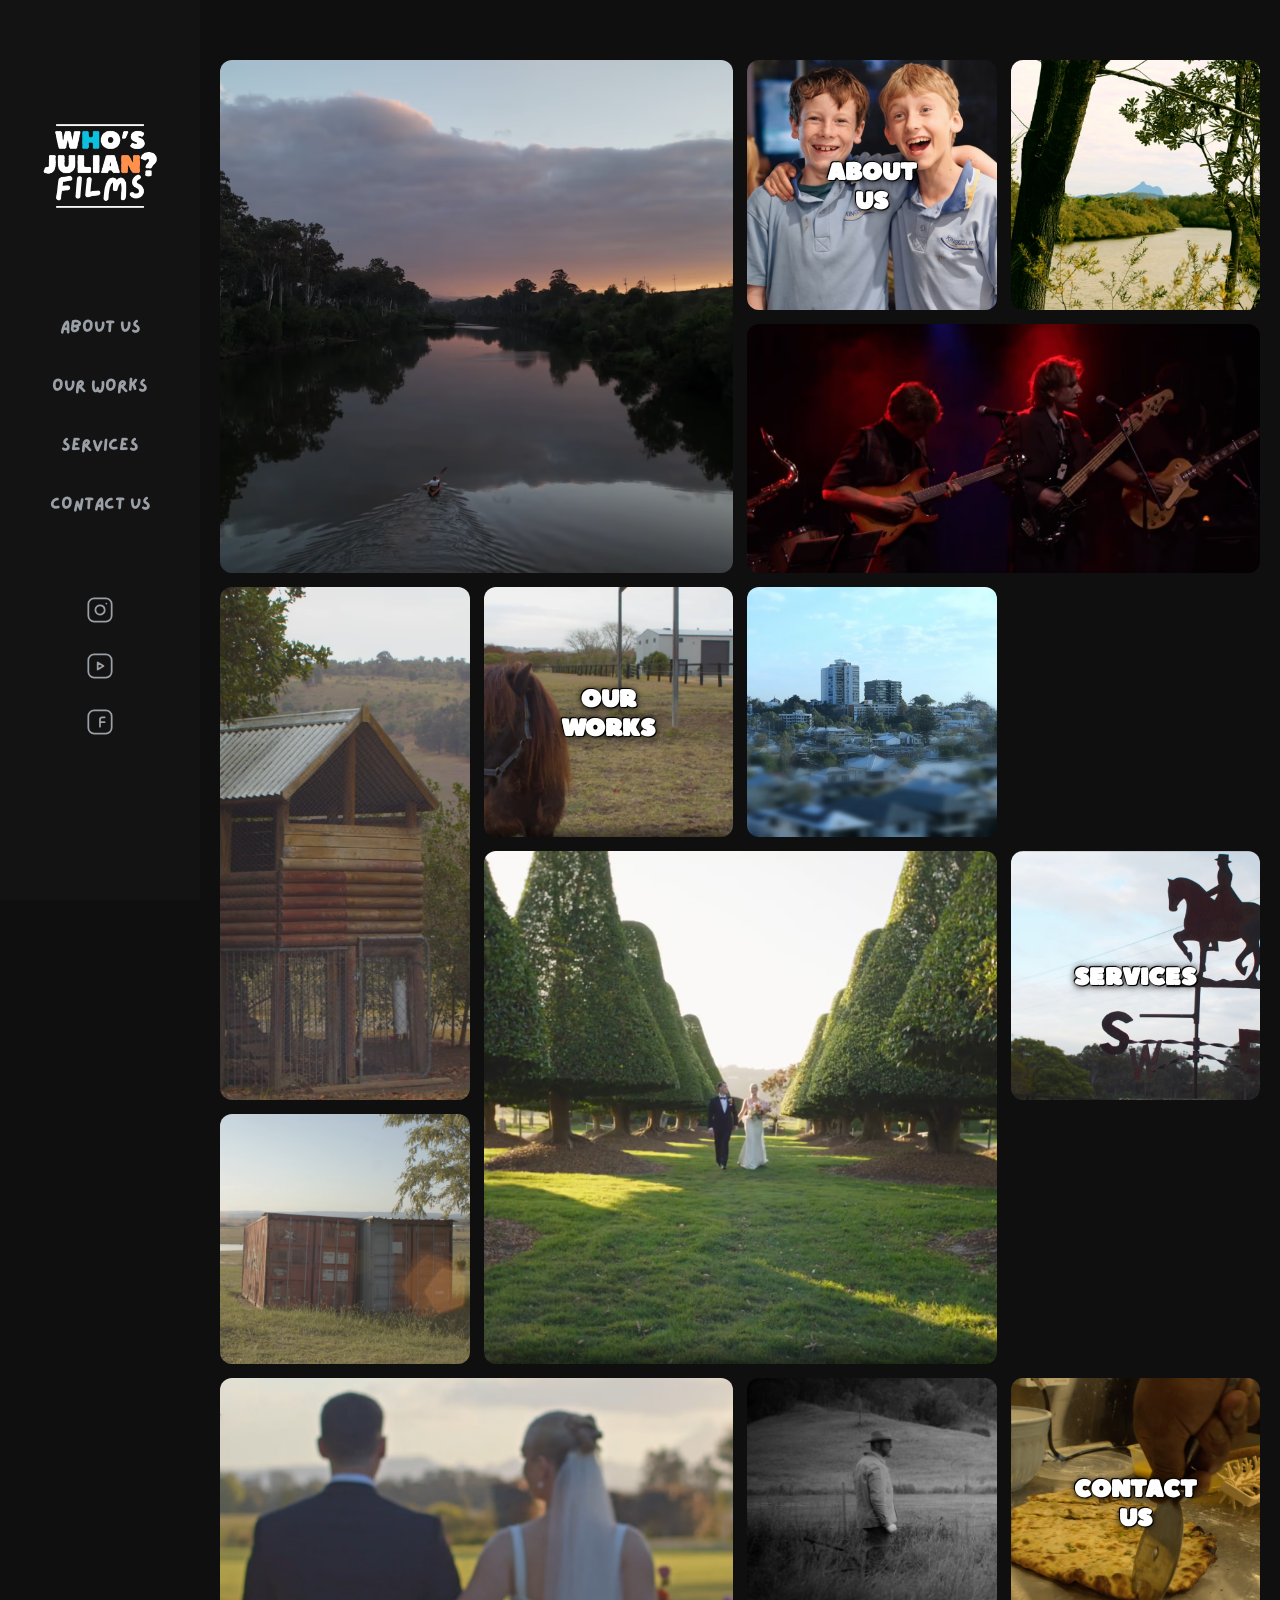
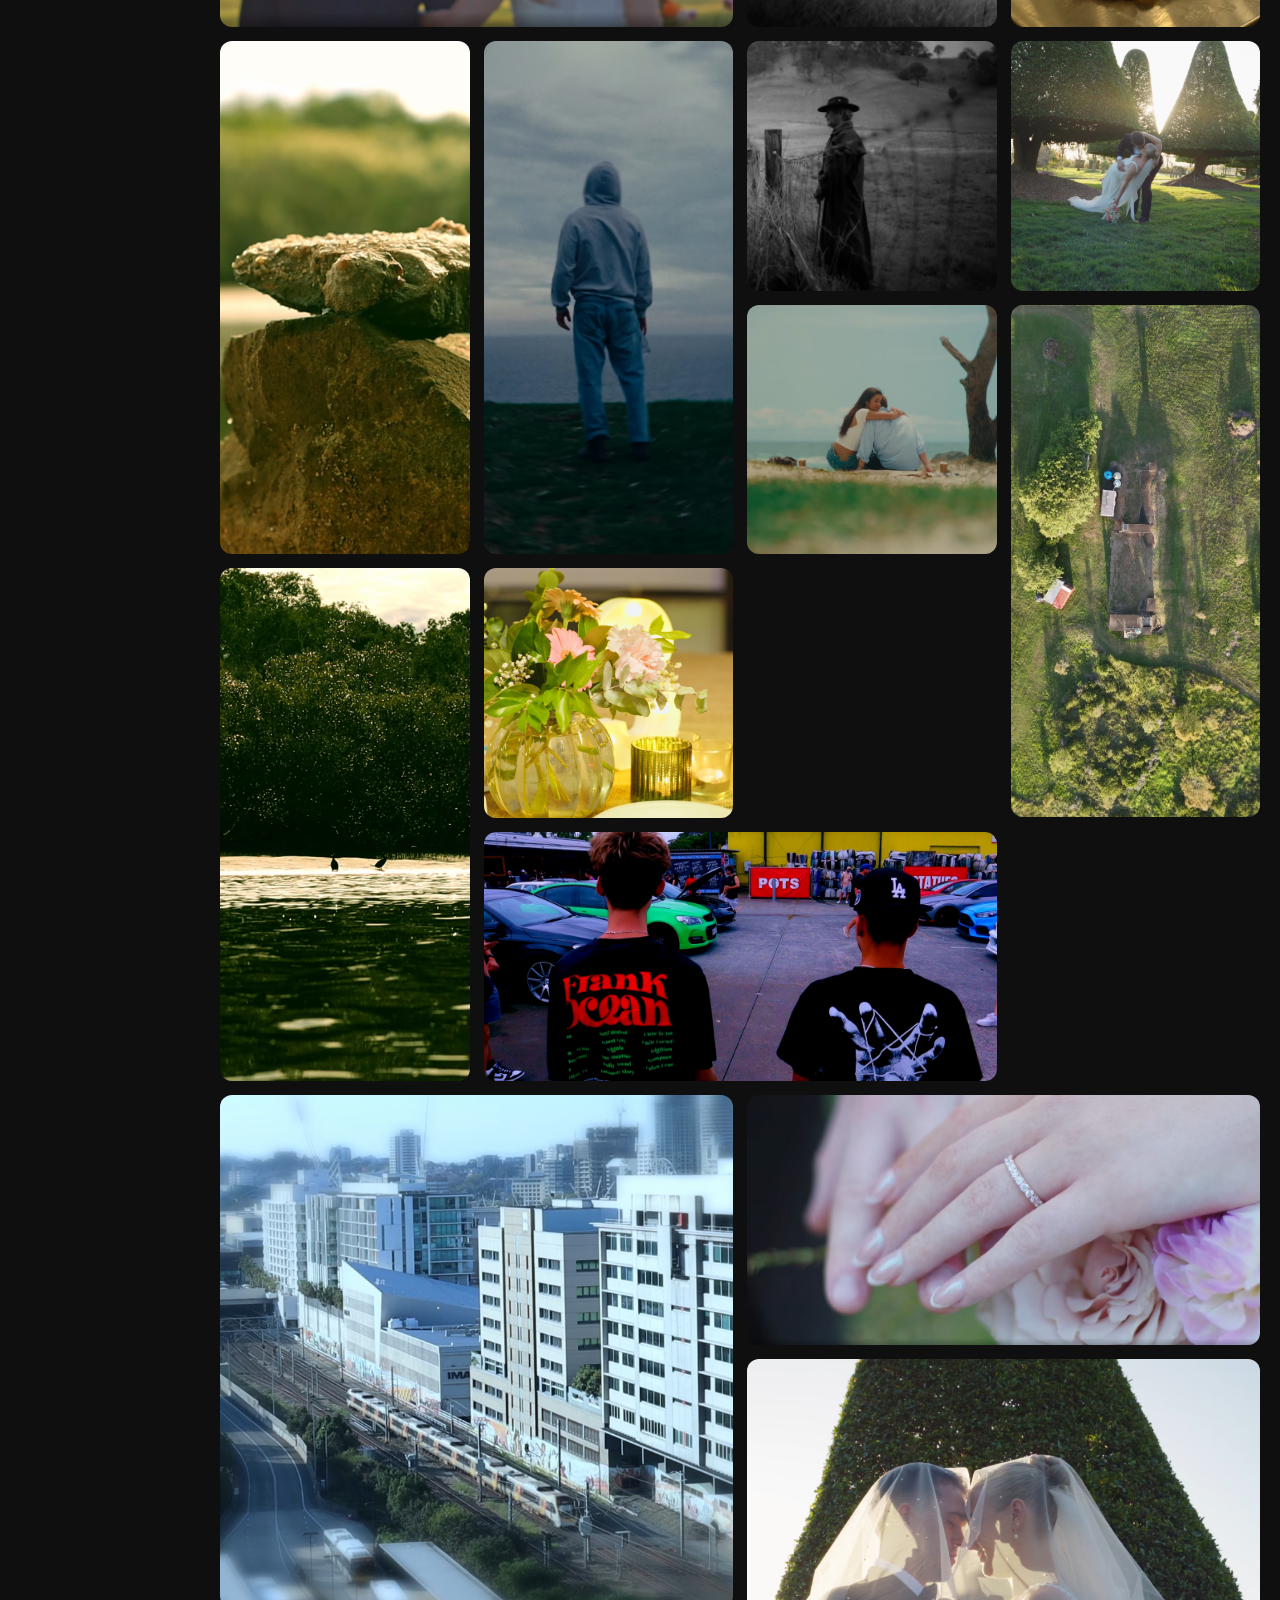
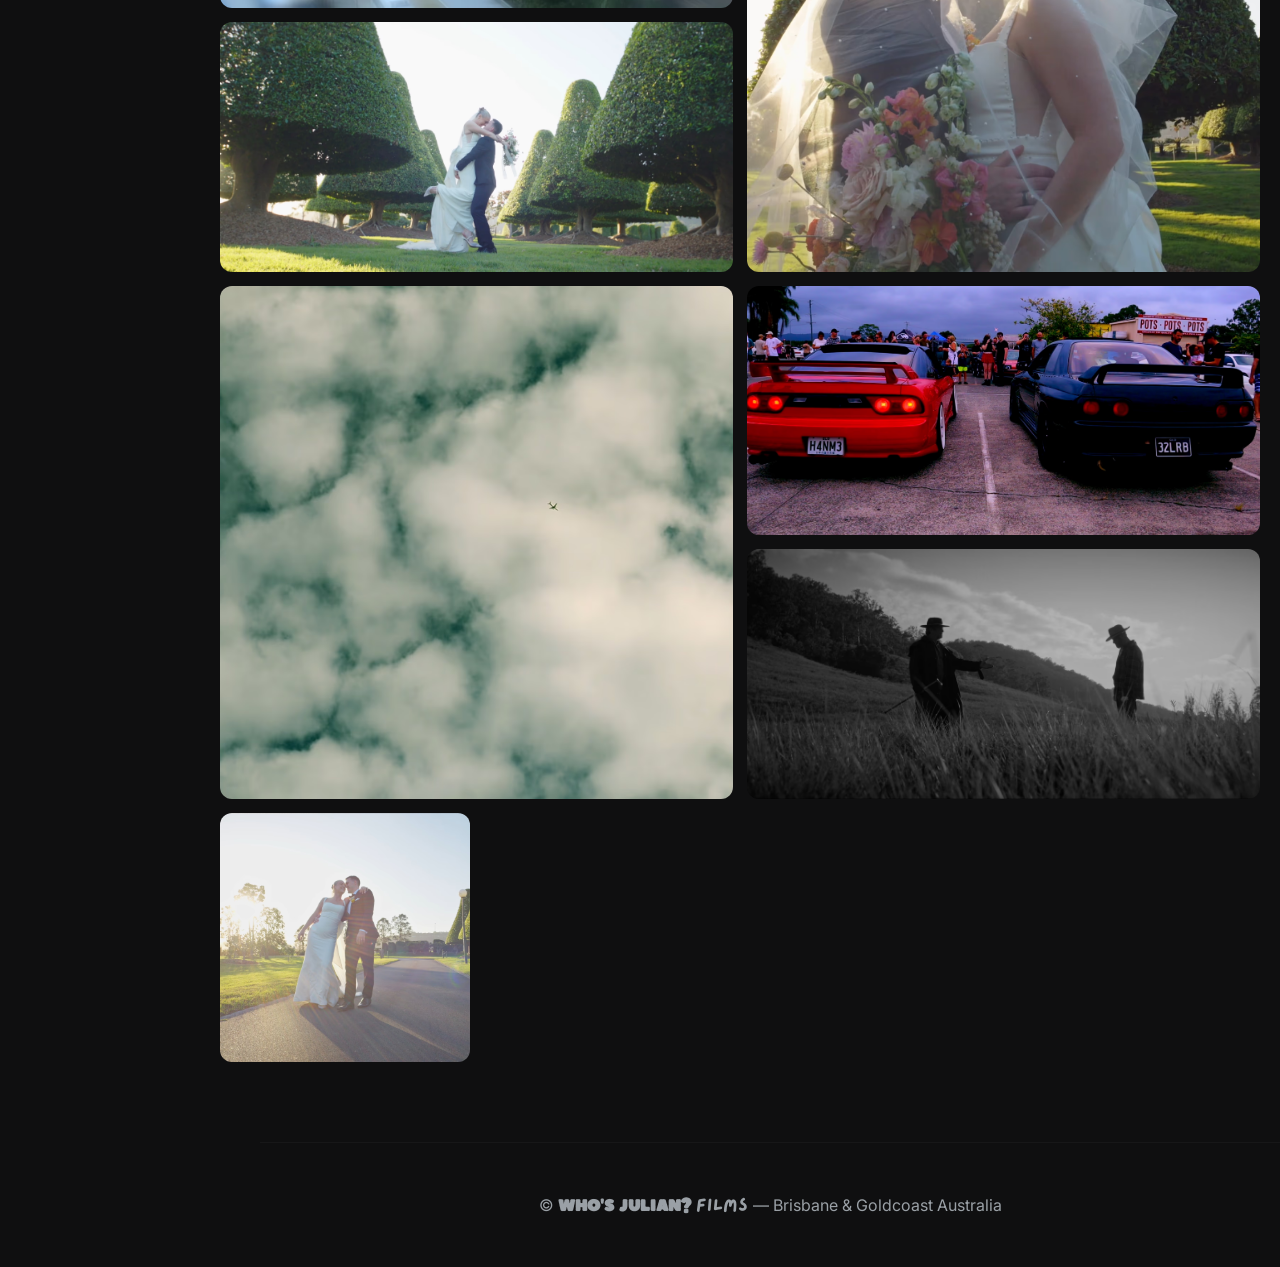
==== commit 1bd632b8: "Implement AVIF images on Netlify without using image transform URLs or plugins (6a3501d49f7e9b897ff2" ====
--- a/index.html
+++ b/index.html
@@ -43,18 +43,18 @@
       <div class="grid-container">
         <div class="grid">
           <div class="grid-item large" style="background-image:url('Images/WEB PIC 1.png');background-size:cover;background-position:center;"></div>
-          <a class="grid-item" href="about.html" style="background-image:url('Images/harryandnoah.jpg');background-size:cover;background-position:center;"><span class="grid-label">ABOUT US</span></a>
+          <div class="grid-item" data-link="about.html" role="link" tabindex="0" aria-label="ABOUT US" style="background-image:url('Images/harryandnoah.jpg');background-size:cover;background-position:center;"><span class="grid-label">ABOUT US</span></div>
           <div class="grid-item" style="background-image:url('Images/WEB PIC 14.png');background-size:cover;background-position:center;"></div>
           <div class="grid-item wide" style="background-image:url('Images/WEB PIC 8.png');background-size:cover;background-position:center;"></div>
           <div class="grid-item tall" style="background-image:url('Images/WEB PIC 4.png');background-size:cover;background-position:center;"></div>
-          <a class="grid-item" href="works.html"><span class="grid-label">OUR WORKS</span></a>
+          <div class="grid-item" data-link="works.html" role="link" tabindex="0" aria-label="OUR WORKS" style="background-image:url('Images/WEB PIC 3.png');background-size:cover;background-position:center;"><span class="grid-label">OUR WORKS</span></div>
           <div class="grid-item" style="background-image:url('Images/WEB PIC 18.png');background-size:cover;background-position:center;"></div>
           <div class="grid-item large" style="background-image:url('Images/WEB PIC 2.png');background-size:cover;background-position:center;"></div>
-          <a class="grid-item" href="services.html" style="background-image:url('Images/caerma photo.HEIC');background-size:cover;background-position:center;"><span class="grid-label">SERVICES</span></a>
+          <div class="grid-item" data-link="services.html" role="link" tabindex="0" aria-label="SERVICES" style="background-image:url('Images/WEB PIC 5.png');background-size:cover;background-position:center;"><span class="grid-label">SERVICES</span></div>
           <div class="grid-item" style="background-image:url('Images/WEB PIC 10.png');background-size:cover;background-position:77%;"></div>
           <div class="grid-item wide" style="background-image:url('Images/WEB PIC 6.png');background-size:cover;background-position:center;"></div>
           <div class="grid-item" style="background-image:url('Images/WEB PIC 20.png');background-size:cover;background-position:left;"></div>
-          <a class="grid-item" href="contact.html"><span class="grid-label">CONTACT US</span></a>
+          <div class="grid-item" data-link="contact.html" role="link" tabindex="0" aria-label="CONTACT US" style="background-image:url('Images/WEB PIC 11.png');background-size:cover;background-position:center;"><span class="grid-label">CONTACT US</span></div>
           <div class="grid-item tall" style="background-image:url('Images/WEB PIC 15.png');background-size:cover;background-position:center;"></div>
           <div class="grid-item tall" style="background-image:url('Images/WEB PIC 22.png');background-size:cover;background-position:center;"></div>
           <div class="grid-item" style="background-image:url('Images/WEB PIC 20.png');background-size:cover;background-position:right;"></div>
@@ -89,6 +89,91 @@
           <p>© <strong>WHO'S JULIAN? <span class="brand-films">FILMS</span></strong> — Brisbane & Goldcoast Australia</p>
       </div>
     </footer>
-    <script src="script.js"></script>
+    <script>
+      // Progressive AVIF enhancement for grid tiles.
+      // Direct static paths only — no Netlify image transforms, no rewrites.
+      // A tile's background is swapped to an .avif sibling ONLY when the browser
+      // supports AVIF AND the .avif file actually loads (200). If AVIF is
+      // unsupported or the file is missing, the original png/jpg/jpeg/heic is
+      // left untouched, so layout and styling never break.
+      document.addEventListener('DOMContentLoaded', function () {
+        // Feature-detect AVIF decode support with a tiny 1x1 AVIF.
+        var probe = new Image();
+        probe.onload = probe.onerror = function () {
+          if (probe.width > 0 && probe.height > 0) swapGridBackgrounds();
+        };
+        probe.src = '[data-uri]';
+
+        function swapGridBackgrounds() {
+          // Every grid tile with an inline background-image is eligible, including
+          // the four labelled selection tiles (ABOUT US / OUR WORKS / SERVICES /
+          // CONTACT US). They are non-clickable <div> tiles and are treated
+          // exactly like the rest: the preflight below keeps their original
+          // png/jpg source whenever an .avif sibling is missing or fails to load.
+          var tiles = document.querySelectorAll('.grid-item[style*="background-image"]');
+          tiles.forEach(function (el) {
+            // Work only from this tile's own inline background-image. el.style
+            // .backgroundImage holds just the image layer, so reading and
+            // re-assigning it never touches background-size, background-position,
+            // or any other declared style. All grid tiles are plain <div>
+            // elements, so anchors are never involved.
+            var bg = el.style.backgroundImage;
+            // Guard: skip empty, null, or non-image ("none") backgrounds.
+            if (!bg || bg === 'none') return;
+            // Pull the path out of url(...) safely: tolerate single/double/no
+            // quotes and whitespace, and require at least one real character so
+            // an empty url() can never match.
+            var match = bg.match(/url\(\s*(['"]?)([^'")]+)\1\s*\)/i);
+            if (!match) return;
+            var path = match[2].trim();
+            // Guard: never act on a corrupted value. Reject empty paths and any
+            // string carrying the Unicode replacement character (U+FFFD) or
+            // control bytes — the exact class of value that produced the
+            // /%EF%BF%BD request.
+            if (!path || /[\uFFFD\u0000-\u001F]/.test(path)) return;
+            // Only upgrade raster sources that may ship an .avif sibling.
+            if (!/\.(png|jpe?g|heic)$/i.test(path)) return;
+            // Build the sibling path by swapping only the extension.
+            var avifPath = path.replace(/\.(png|jpe?g|heic)$/i, '.avif');
+
+            // Preflight: swap only after the .avif is confirmed to both load
+            // (no 404) and decode to real pixels. On any failure the authored
+            // jpg/png style is left exactly as-is, so a tile can never be blanked.
+            var test = new Image();
+            test.onload = function () {
+              if (!test.naturalWidth || !test.naturalHeight) return;
+              // Write back a freshly built, well-formed url() rather than string-
+              // replacing inside the original value, so a malformed or partial
+              // URL can never be assigned.
+              el.style.backgroundImage = 'url("' + avifPath + '")';
+            };
+            test.onerror = function () { /* keep original jpg/png as fallback */ };
+            test.src = avifPath;
+          });
+        }
+      });
+    </script>
+    <script>
+      // Tile navigation — independent of the AVIF enhancement above.
+      // Only the four labelled selection tiles carry a data-link attribute, so
+      // this never touches background images or any other grid tile. Activating
+      // a tile (click, or keyboard Enter/Space) navigates to its data-link.
+      document.addEventListener('DOMContentLoaded', function () {
+        var linkTiles = document.querySelectorAll('.grid-item[data-link]');
+        linkTiles.forEach(function (el) {
+          function navigate() {
+            var dest = el.dataset.link;
+            if (dest) window.location.href = dest;
+          }
+          el.addEventListener('click', navigate);
+          el.addEventListener('keydown', function (e) {
+            if (e.key === 'Enter' || e.key === ' ' || e.key === 'Spacebar') {
+              e.preventDefault(); // stop Space from scrolling the page
+              navigate();
+            }
+          });
+        });
+      });
+    </script>
   </body>
 </html>
--- a/style.css
+++ b/style.css
@@ -534,6 +534,8 @@
 .grid{display:grid;grid-template-columns:repeat(auto-fill,minmax(220px,1fr));gap:14px;margin-top:20px;}
 .grid-item{position:relative;background:#111;border-radius:12px;cursor:pointer;transition:transform .3s ease,box-shadow .3s ease;aspect-ratio:1/1;}
 .grid-item:hover{transform:scale(1.03);box-shadow:0 10px 30px rgba(0,0,0,0.5);}
+/* Labelled selection tiles act as links — show a pointer cursor explicitly. */
+.grid-item[data-link]{cursor:pointer;}
 .grid-label {
   position: absolute;
   top: 50%;
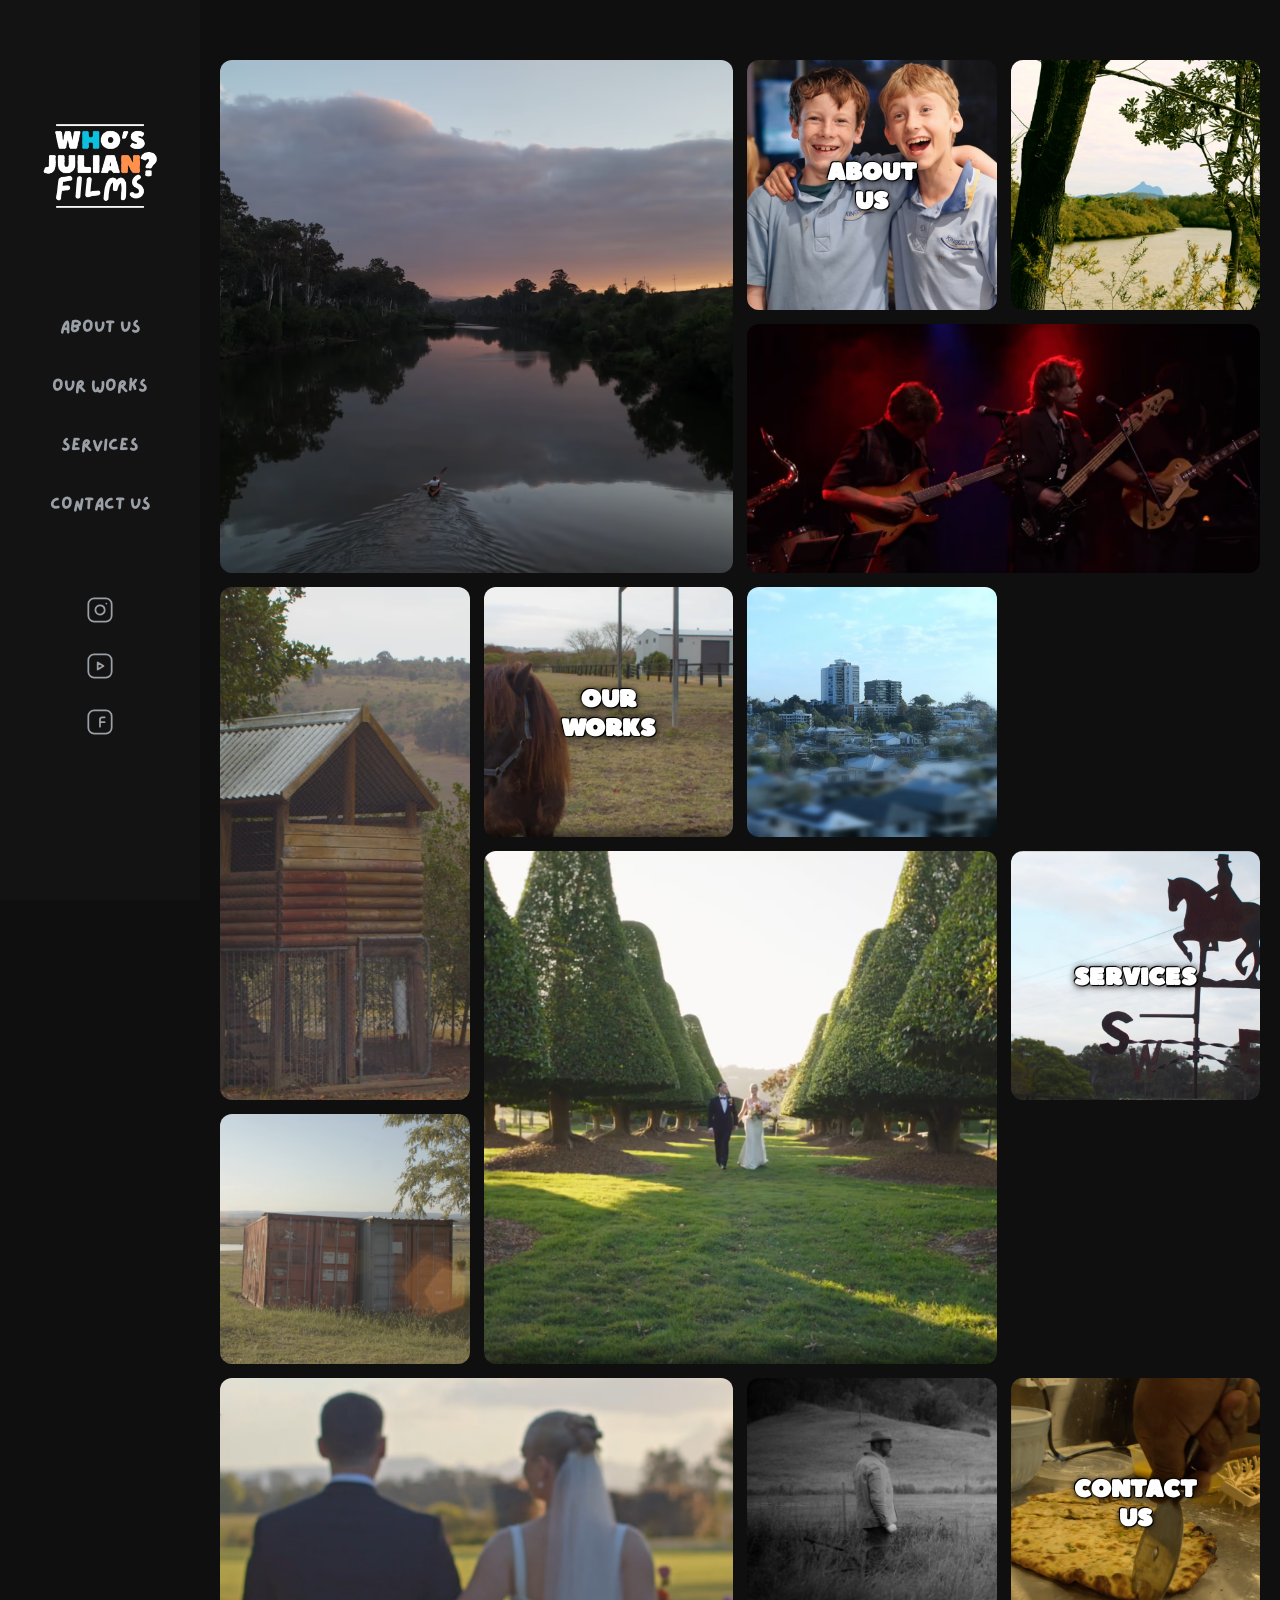
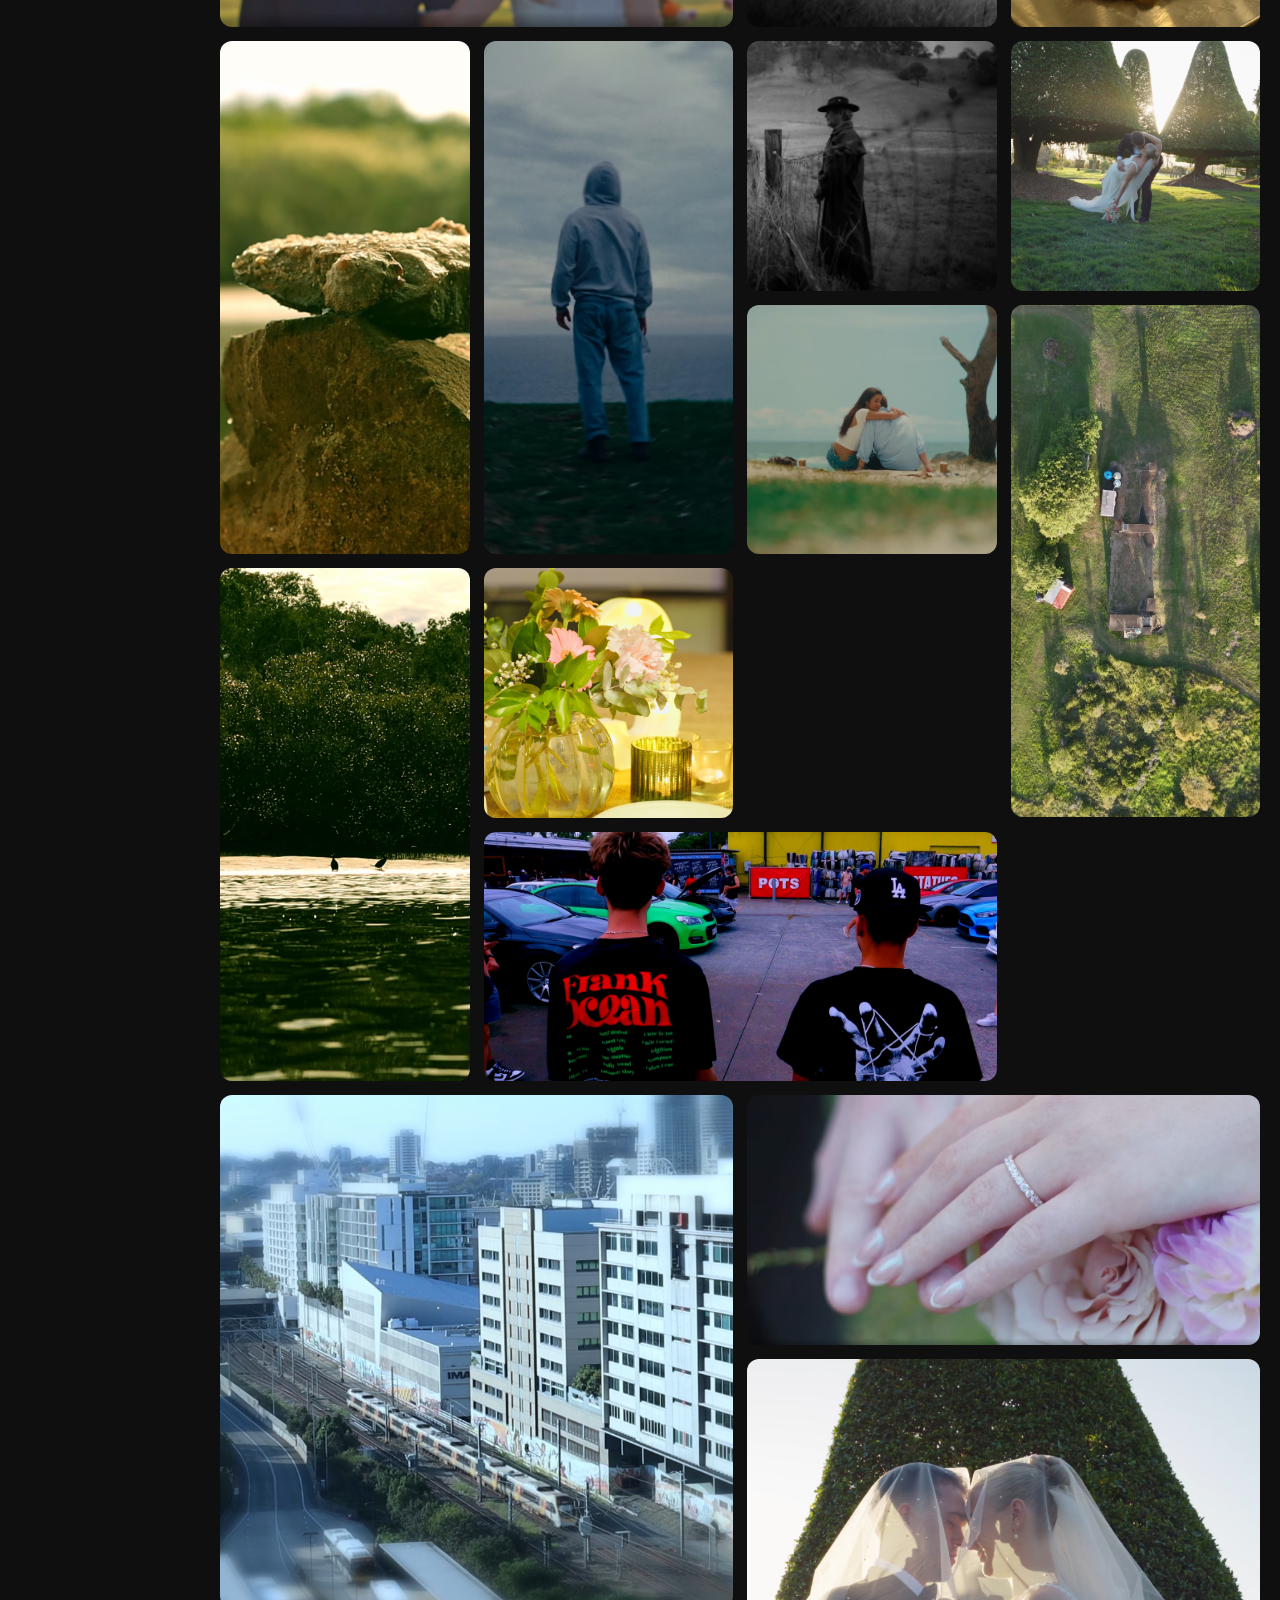
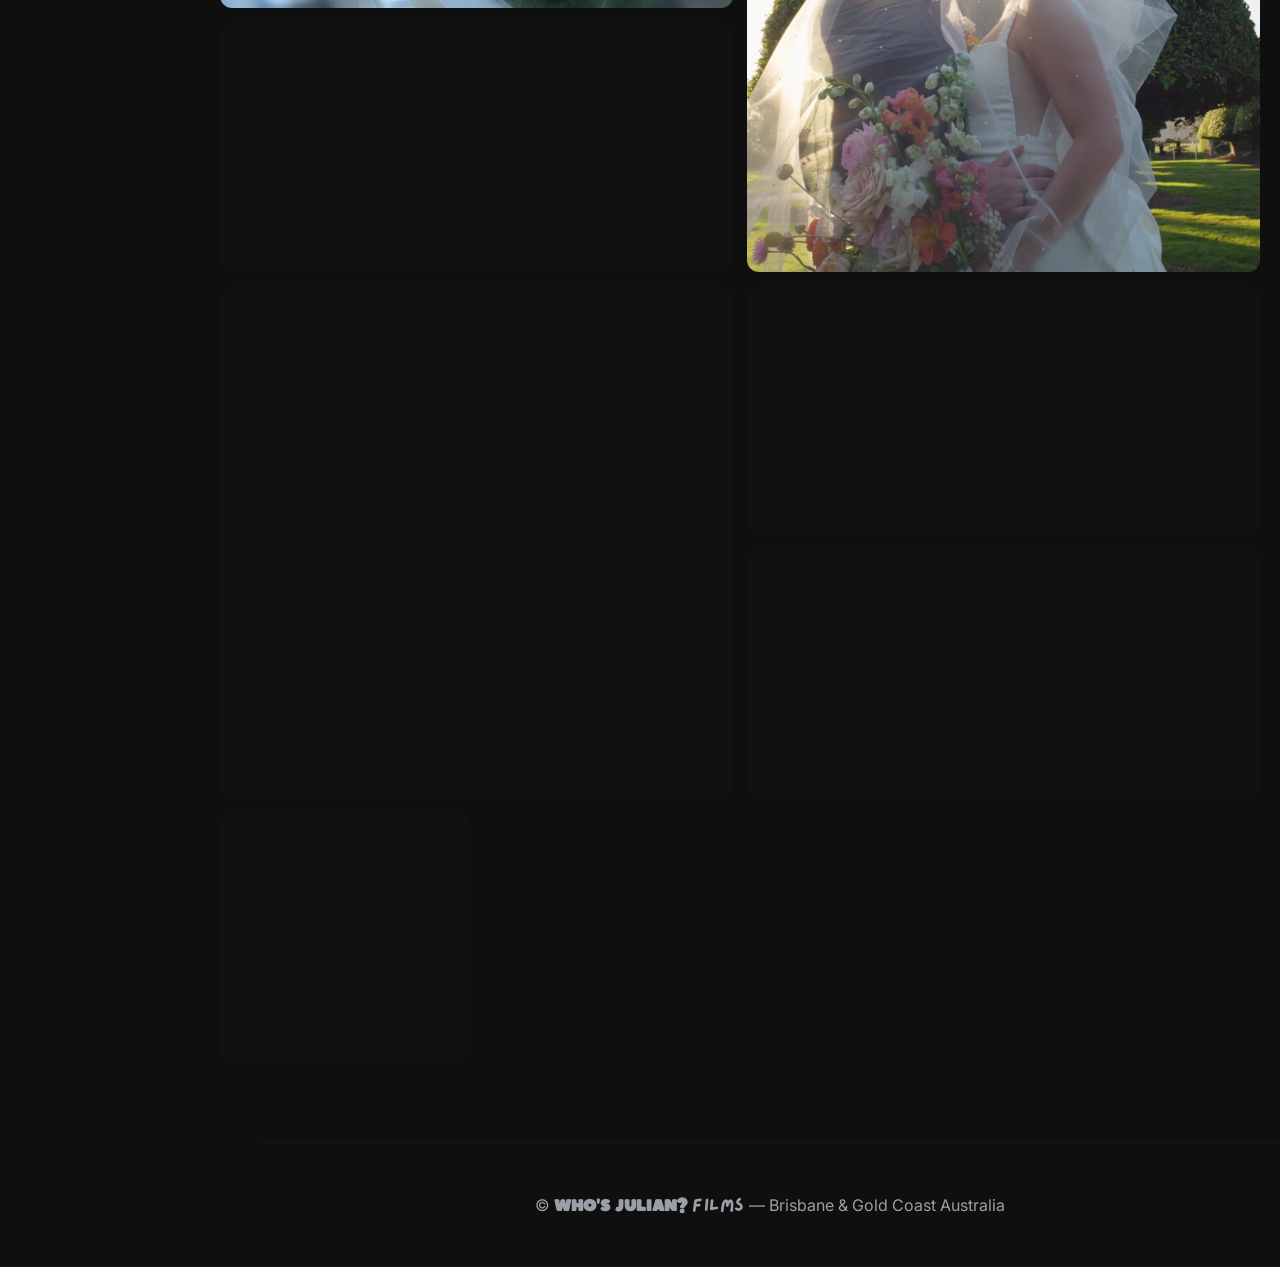
==== commit 2f112ad2: "Update services page with PDF content using specified fonts for headers (6a39f03c6c17658e472d2096)" ====
--- a/index.html
+++ b/index.html
@@ -42,36 +42,36 @@
       <!-- gallery grid with video screenshots; four of them carry sections -->
       <div class="grid-container">
         <div class="grid">
-          <div class="grid-item large" style="background-image:url('Images/WEB PIC 1.png');background-size:cover;background-position:center;"></div>
-          <div class="grid-item" data-link="about.html" role="link" tabindex="0" aria-label="ABOUT US" style="background-image:url('Images/harryandnoah.jpg');background-size:cover;background-position:center;"><span class="grid-label">ABOUT US</span></div>
-          <div class="grid-item" style="background-image:url('Images/WEB PIC 14.png');background-size:cover;background-position:center;"></div>
-          <div class="grid-item wide" style="background-image:url('Images/WEB PIC 8.png');background-size:cover;background-position:center;"></div>
-          <div class="grid-item tall" style="background-image:url('Images/WEB PIC 4.png');background-size:cover;background-position:center;"></div>
-          <div class="grid-item" data-link="works.html" role="link" tabindex="0" aria-label="OUR WORKS" style="background-image:url('Images/WEB PIC 3.png');background-size:cover;background-position:center;"><span class="grid-label">OUR WORKS</span></div>
-          <div class="grid-item" style="background-image:url('Images/WEB PIC 18.png');background-size:cover;background-position:center;"></div>
-          <div class="grid-item large" style="background-image:url('Images/WEB PIC 2.png');background-size:cover;background-position:center;"></div>
-          <div class="grid-item" data-link="services.html" role="link" tabindex="0" aria-label="SERVICES" style="background-image:url('Images/WEB PIC 5.png');background-size:cover;background-position:center;"><span class="grid-label">SERVICES</span></div>
-          <div class="grid-item" style="background-image:url('Images/WEB PIC 10.png');background-size:cover;background-position:77%;"></div>
-          <div class="grid-item wide" style="background-image:url('Images/WEB PIC 6.png');background-size:cover;background-position:center;"></div>
-          <div class="grid-item" style="background-image:url('Images/WEB PIC 20.png');background-size:cover;background-position:left;"></div>
-          <div class="grid-item" data-link="contact.html" role="link" tabindex="0" aria-label="CONTACT US" style="background-image:url('Images/WEB PIC 11.png');background-size:cover;background-position:center;"><span class="grid-label">CONTACT US</span></div>
-          <div class="grid-item tall" style="background-image:url('Images/WEB PIC 15.png');background-size:cover;background-position:center;"></div>
-          <div class="grid-item tall" style="background-image:url('Images/WEB PIC 22.png');background-size:cover;background-position:center;"></div>
-          <div class="grid-item" style="background-image:url('Images/WEB PIC 20.png');background-size:cover;background-position:right;"></div>
-          <div class="grid-item" style="background-image:url('Images/WEB PIC 26.png');background-size:cover;background-position:center;"></div>
-          <div class="grid-item" style="background-image:url('Images/WEB PIC 19.png');background-size:cover;background-position:center;"></div>
-          <div class="grid-item tall" style="background-image:url('Images/WEB PIC 9.png');background-size:cover;background-position:center;"></div>
-          <div class="grid-item tall" style="background-image:url('Images/WEB PIC 16.png');background-size:cover;background-position:center;"></div>
-          <div class="grid-item" style="background-image:url('Images/WEB PIC 23.png');background-size:cover;background-position:center;"></div>
-          <div class="grid-item wide" style="background-image:url('Images/WEB PIC 12.png');background-size:cover;background-position:center;"></div>
-          <div class="grid-item large" style="background-image:url('Images/WEB PIC 17.png');background-size:cover;background-position:center;"></div>
-          <div class="grid-item wide" style="background-image:url('Images/WEB PIC 7.png');background-size:cover;background-position:center;"></div>
-          <div class="grid-item large" style="background-image:url('Images/WEB PIC 27.png');background-size:cover;background-position:center;"></div>
-          <div class="grid-item wide" style="background-image:url('Images/WEB PIC 24.png');background-size:cover;background-position:center;"></div>
-          <div class="grid-item large" style="background-image:url('Images/WEB PIC 28.png');background-size:cover;background-position:center;"></div>
-          <div class="grid-item wide" style="background-image:url('Images/WEB PIC 13.png');background-size:cover;background-position:center;"></div>
-          <div class="grid-item wide" style="background-image:url('Images/WEB PIC 21.png');background-size:cover;background-position:center;"></div>
-          <div class="grid-item" style="background-image:url('Images/WEB PIC 25.png');background-size:cover;background-position:center;"></div>
+          <div class="grid-item large" style="background-size:cover;background-position:center;" data-bg="Images/WEB PIC 1.png"></div>
+          <div class="grid-item" data-link="about.html" role="link" tabindex="0" aria-label="ABOUT US" style="background-size:cover;background-position:center;" data-bg="Images/harryandnoah.jpg"><span class="grid-label">ABOUT US</span></div>
+          <div class="grid-item" style="background-size:cover;background-position:center;" data-bg="Images/WEB PIC 14.png"></div>
+          <div class="grid-item wide" style="background-size:cover;background-position:center;" data-bg="Images/WEB PIC 8.png"></div>
+          <div class="grid-item tall" style="background-size:cover;background-position:center;" data-bg="Images/WEB PIC 4.png"></div>
+          <div class="grid-item" data-link="works.html" role="link" tabindex="0" aria-label="OUR WORKS" style="background-size:cover;background-position:center;" data-bg="Images/WEB PIC 3.png"><span class="grid-label">OUR WORKS</span></div>
+          <div class="grid-item" style="background-size:cover;background-position:center;" data-bg="Images/WEB PIC 18.png"></div>
+          <div class="grid-item large" style="background-size:cover;background-position:center;" data-bg="Images/WEB PIC 2.png"></div>
+          <div class="grid-item" data-link="services.html" role="link" tabindex="0" aria-label="SERVICES" style="background-size:cover;background-position:center;" data-bg="Images/WEB PIC 5.png"><span class="grid-label">SERVICES</span></div>
+          <div class="grid-item" style="background-size:cover;background-position:77%;" data-bg="Images/WEB PIC 10.png"></div>
+          <div class="grid-item wide" style="background-size:cover;background-position:center;" data-bg="Images/WEB PIC 6.png"></div>
+          <div class="grid-item" style="background-size:cover;background-position:left;" data-bg="Images/WEB PIC 20.png"></div>
+          <div class="grid-item" data-link="contact.html" role="link" tabindex="0" aria-label="CONTACT US" style="background-size:cover;background-position:center;" data-bg="Images/WEB PIC 11.png"><span class="grid-label">CONTACT US</span></div>
+          <div class="grid-item tall" style="background-size:cover;background-position:center;" data-bg="Images/WEB PIC 15.png"></div>
+          <div class="grid-item tall" style="background-size:cover;background-position:center;" data-bg="Images/WEB PIC 22.png"></div>
+          <div class="grid-item" style="background-size:cover;background-position:right;" data-bg="Images/WEB PIC 20.png"></div>
+          <div class="grid-item" style="background-size:cover;background-position:center;" data-bg="Images/WEB PIC 26.png"></div>
+          <div class="grid-item" style="background-size:cover;background-position:center;" data-bg="Images/WEB PIC 19.png"></div>
+          <div class="grid-item tall" style="background-size:cover;background-position:center;" data-bg="Images/WEB PIC 9.png"></div>
+          <div class="grid-item tall" style="background-size:cover;background-position:center;" data-bg="Images/WEB PIC 16.png"></div>
+          <div class="grid-item" style="background-size:cover;background-position:center;" data-bg="Images/WEB PIC 23.png"></div>
+          <div class="grid-item wide" style="background-size:cover;background-position:center;" data-bg="Images/WEB PIC 12.png"></div>
+          <div class="grid-item large" style="background-size:cover;background-position:center;" data-bg="Images/WEB PIC 17.png"></div>
+          <div class="grid-item wide" style="background-size:cover;background-position:center;" data-bg="Images/WEB PIC 7.png"></div>
+          <div class="grid-item large" style="background-size:cover;background-position:center;" data-bg="Images/WEB PIC 27.png"></div>
+          <div class="grid-item wide" style="background-size:cover;background-position:center;" data-bg="Images/WEB PIC 24.png"></div>
+          <div class="grid-item large" style="background-size:cover;background-position:center;" data-bg="Images/WEB PIC 28.png"></div>
+          <div class="grid-item wide" style="background-size:cover;background-position:center;" data-bg="Images/WEB PIC 13.png"></div>
+          <div class="grid-item wide" style="background-size:cover;background-position:center;" data-bg="Images/WEB PIC 21.png"></div>
+          <div class="grid-item" style="background-size:cover;background-position:center;" data-bg="Images/WEB PIC 25.png"></div>
         </div>
       </div>
     </main>
@@ -86,70 +86,97 @@
 
     <footer class="site-footer">
       <div class="container">
-          <p>© <strong>WHO'S JULIAN? <span class="brand-films">FILMS</span></strong> — Brisbane & Goldcoast Australia</p>
+          <p>© <strong>WHO'S JULIAN? <span class="brand-films">FILMS</span></strong> — Brisbane & Gold Coast Australia</p>
       </div>
     </footer>
     <script>
-      // Progressive AVIF enhancement for grid tiles.
+      // Lazy, single-request AVIF resolution for grid tiles.
       // Direct static paths only — no Netlify image transforms, no rewrites.
-      // A tile's background is swapped to an .avif sibling ONLY when the browser
-      // supports AVIF AND the .avif file actually loads (200). If AVIF is
-      // unsupported or the file is missing, the original png/jpg/jpeg/heic is
-      // left untouched, so layout and styling never break.
+      //
+      // Each tile carries its source in data-bg (NOT an inline background-image),
+      // so the browser fetches nothing up front. A tile is resolved only when it
+      // nears the viewport (IntersectionObserver, generous rootMargin), and each
+      // tile commits exactly ONE final background URL:
+      //   - AVIF when the browser supports it AND the .avif sibling loads (200).
+      //   - the original png/jpg/jpeg/heic otherwise (unsupported or missing).
+      // The original is never fetched when AVIF is used, so a tile is never
+      // downloaded twice. Above-the-fold tiles intersect immediately, so they
+      // resolve with no artificial delay.
       document.addEventListener('DOMContentLoaded', function () {
-        // Feature-detect AVIF decode support with a tiny 1x1 AVIF.
+        var tiles = Array.prototype.slice.call(
+          document.querySelectorAll('.grid-item[data-bg]')
+        );
+        if (!tiles.length) return;
+
+        // AVIF decode support is detected once and cached. Tile resolution waits
+        // for this single probe so no tile ever guesses wrong about AVIF.
+        var avifSupported = null; // null = unknown; true / false once probed.
+        var waiting = [];
         var probe = new Image();
         probe.onload = probe.onerror = function () {
-          if (probe.width > 0 && probe.height > 0) swapGridBackgrounds();
+          avifSupported = (probe.width > 0 && probe.height > 0);
+          waiting.forEach(function (cb) { cb(); });
+          waiting = [];
         };
         probe.src = '[data-uri]';
 
-        function swapGridBackgrounds() {
-          // Every grid tile with an inline background-image is eligible, including
-          // the four labelled selection tiles (ABOUT US / OUR WORKS / SERVICES /
-          // CONTACT US). They are non-clickable <div> tiles and are treated
-          // exactly like the rest: the preflight below keeps their original
-          // png/jpg source whenever an .avif sibling is missing or fails to load.
-          var tiles = document.querySelectorAll('.grid-item[style*="background-image"]');
-          tiles.forEach(function (el) {
-            // Work only from this tile's own inline background-image. el.style
-            // .backgroundImage holds just the image layer, so reading and
-            // re-assigning it never touches background-size, background-position,
-            // or any other declared style. All grid tiles are plain <div>
-            // elements, so anchors are never involved.
-            var bg = el.style.backgroundImage;
-            // Guard: skip empty, null, or non-image ("none") backgrounds.
-            if (!bg || bg === 'none') return;
-            // Pull the path out of url(...) safely: tolerate single/double/no
-            // quotes and whitespace, and require at least one real character so
-            // an empty url() can never match.
-            var match = bg.match(/url\(\s*(['"]?)([^'")]+)\1\s*\)/i);
-            if (!match) return;
-            var path = match[2].trim();
-            // Guard: never act on a corrupted value. Reject empty paths and any
-            // string carrying the Unicode replacement character (U+FFFD) or
-            // control bytes — the exact class of value that produced the
-            // /%EF%BF%BD request.
-            if (!path || /[\uFFFD\u0000-\u001F]/.test(path)) return;
-            // Only upgrade raster sources that may ship an .avif sibling.
-            if (!/\.(png|jpe?g|heic)$/i.test(path)) return;
-            // Build the sibling path by swapping only the extension.
+        function whenAvifKnown(cb) {
+          if (avifSupported !== null) cb(); else waiting.push(cb);
+        }
+
+        // Commit a freshly built, well-formed url() onto the tile. Writing only
+        // backgroundImage never touches background-size or background-position.
+        function commit(el, url) {
+          el.style.backgroundImage = 'url("' + url + '")';
+        }
+
+        function resolveTile(el) {
+          // Resolve each tile at most once.
+          if (el.dataset.resolved) return;
+          el.dataset.resolved = '1';
+
+          var path = (el.dataset.bg || '').trim();
+          // Guard: never act on a corrupted value. Reject empty paths and any
+          // string carrying the Unicode replacement character (U+FFFD) or
+          // control bytes — the exact class of value that produced the
+          // /%EF%BF%BD request.
+          if (!path || /[\uFFFD\u0000-\u001F]/.test(path)) return;
+
+          whenAvifKnown(function () {
+            // Only raster sources that may ship an .avif sibling are upgraded.
+            var upgradable = avifSupported && /\.(png|jpe?g|heic)$/i.test(path);
+            if (!upgradable) { commit(el, path); return; }
+
             var avifPath = path.replace(/\.(png|jpe?g|heic)$/i, '.avif');
-
-            // Preflight: swap only after the .avif is confirmed to both load
-            // (no 404) and decode to real pixels. On any failure the authored
-            // jpg/png style is left exactly as-is, so a tile can never be blanked.
+            // Preflight: commit AVIF only after it loads (no 404) and decodes to
+            // real pixels. On any failure the original png/jpg is committed
+            // instead, so a tile can never be blanked. The committed url() reuses
+            // the just-loaded AVIF from cache — one network fetch per tile.
             var test = new Image();
             test.onload = function () {
-              if (!test.naturalWidth || !test.naturalHeight) return;
-              // Write back a freshly built, well-formed url() rather than string-
-              // replacing inside the original value, so a malformed or partial
-              // URL can never be assigned.
-              el.style.backgroundImage = 'url("' + avifPath + '")';
+              if (test.naturalWidth && test.naturalHeight) commit(el, avifPath);
+              else commit(el, path);
             };
-            test.onerror = function () { /* keep original jpg/png as fallback */ };
+            test.onerror = function () { commit(el, path); };
             test.src = avifPath;
           });
+        }
+
+        // Lazy-load via IntersectionObserver: above-the-fold tiles intersect
+        // right away; offscreen tiles resolve only as they approach the viewport.
+        if ('IntersectionObserver' in window) {
+          var io = new IntersectionObserver(function (entries) {
+            entries.forEach(function (entry) {
+              if (entry.isIntersecting) {
+                io.unobserve(entry.target);
+                resolveTile(entry.target);
+              }
+            });
+          }, { rootMargin: '400px 0px' });
+          tiles.forEach(function (el) { io.observe(el); });
+        } else {
+          // No IntersectionObserver: resolve every tile immediately (safe).
+          tiles.forEach(resolveTile);
         }
       });
     </script>
--- a/style.css
+++ b/style.css
@@ -151,6 +151,145 @@
   padding: 18px 18px 18px 18px;
   color: var(--muted);
   font-size: 1.08em;
+}
+
+/* =====================
+   Services / Rates layout
+   ===================== */
+.rates-effective {
+  color: var(--muted);
+  font-size: 1em;
+  margin: 0 0 34px 0;
+  letter-spacing: 0.3px;
+}
+
+.rates-group {
+  margin-bottom: 48px;
+}
+
+/* Main section headers — Boulder font */
+.rates-main-header.boulder {
+  font-family: 'BoulderLocal', 'Playfair Display', serif !important;
+  font-size: 2.3em;
+  letter-spacing: 0.6px;
+  margin: 0 0 22px 0;
+  padding-bottom: 12px;
+  border-bottom: 2px solid rgba(255,255,255,0.08);
+  color: var(--accent-orange);
+}
+.rates-main-header.accent-blue { color: var(--accent-blue) !important; }
+.rates-main-header.accent-orange { color: var(--accent-orange) !important; }
+.rates-main-header.accent-green { color: #3ecf4a !important; }
+.rates-main-header.accent-purple { color: #a259e6 !important; }
+
+.rates-grid {
+  display: grid;
+  grid-template-columns: repeat(auto-fill, minmax(280px, 1fr));
+  gap: 20px;
+}
+
+.rate-card {
+  background: var(--section-light-bg);
+  border: 1px solid rgba(255,255,255,0.05);
+  border-radius: 12px;
+  padding: 22px 22px 24px;
+  box-shadow: 0 2px 14px rgba(0,0,0,0.10);
+  display: flex;
+  flex-direction: column;
+}
+
+.rate-card--compact {
+  justify-content: flex-start;
+}
+
+/* Sub headers — LazyDog font */
+.rate-subheader.lazydog {
+  font-family: 'LazyDog' !important;
+  font-size: 1.55em;
+  font-weight: 700;
+  color: #fff;
+  margin: 0 0 6px 0;
+  letter-spacing: 0.4px;
+  line-height: 1.2;
+}
+
+.rate-duration {
+  font-family: Inter, system-ui, sans-serif;
+  font-size: 0.5em;
+  color: var(--muted);
+  font-weight: 400;
+  display: inline-block;
+}
+
+.rate-price {
+  font-size: 1.35em;
+  font-weight: 700;
+  color: var(--accent-orange);
+  margin-bottom: 14px;
+}
+.rate-price span {
+  font-size: 0.65em;
+  font-weight: 400;
+  color: var(--muted);
+}
+
+.rate-intro {
+  color: #e9eef2;
+  font-weight: 600;
+  margin: 0 0 8px 0;
+  font-size: 0.98em;
+}
+
+.rate-list {
+  margin: 0;
+  padding-left: 20px;
+  color: var(--muted);
+  font-size: 1em;
+  line-height: 1.55;
+}
+.rate-list li {
+  margin-bottom: 4px;
+}
+
+.rate-note {
+  color: var(--muted);
+  font-style: italic;
+  margin: 10px 0 0 0;
+  font-size: 0.96em;
+}
+
+/* Included checklist */
+.included-list {
+  list-style: none;
+  margin: 0;
+  padding: 0;
+  display: grid;
+  grid-template-columns: repeat(auto-fill, minmax(240px, 1fr));
+  gap: 12px 28px;
+}
+.included-list li {
+  position: relative;
+  padding-left: 30px;
+  color: #e9eef2;
+  font-size: 1.06em;
+  line-height: 1.5;
+}
+.included-list li::before {
+  content: '✓';
+  position: absolute;
+  left: 0;
+  top: 0;
+  color: var(--accent-green, #3ecf4a);
+  font-weight: 700;
+}
+
+.rates-disclaimer {
+  color: var(--muted);
+  font-style: italic;
+  font-size: 0.98em;
+  margin: 8px 0 20px 0;
+  border-top: 1px solid rgba(255,255,255,0.07);
+  padding-top: 18px;
 }
 /* =====================
    Desktop / Larger Screens
@@ -594,8 +733,8 @@
 .contact-form label{display:block;margin-bottom:12px}
 .contact-form input,.contact-form textarea{width:100%;padding:10px;border-radius:8px;border:1px solid rgba(255,255,255,0.04);background:transparent;color:inherit}
 
-/* Client Project Form */
-.client-project-form .form-section{background:var(--section-light-bg);border-radius:10px;padding:20px 22px;margin-bottom:14px}
+/* Project Enquiry Form */
+.contact-form .form-section{background:var(--section-light-bg);border-radius:10px;padding:20px 22px;margin-bottom:14px}
 .form-section-header.lazydog{font-family:'LazyDog' !important;font-size:1.35em;color:var(--accent-orange);font-weight:700;margin:0 0 14px 0;padding-bottom:10px;border-bottom:1px solid rgba(255,255,255,0.07)}
 .form-row-two{display:grid;grid-template-columns:1fr 1fr;gap:12px}
 @media (max-width:600px){.form-row-two{grid-template-columns:1fr}}
@@ -631,9 +770,14 @@
 
 @media (max-width: 600px) {
   .site-footer {
-    margin-left: 0 !important;
-    width: 100vw;
+    /* Align footer with the main content panel (sidebar is fixed at 125px on
+       mobile). Using the same offset as the content containers keeps the footer
+       inside the main panel width instead of spanning 100vw under the sidebar. */
+    margin-left: 125px;
+    width: auto;
     box-sizing: border-box;
+    padding-left: 18px;
+    padding-right: 18px;
   }
 }
 
@@ -775,6 +919,26 @@
     max-width: 100vw;
     box-sizing: border-box;
   }
+  /* Keep long enquiry-form values (emails, handles, URLs) inside the panel */
+  .contact-container,
+  .contact-info,
+  .contact-info a {
+    overflow-wrap: break-word;
+    word-break: break-word;
+  }
+  /* 16px controls stop iOS Safari from auto-zooming (and shifting the page)
+     when a field gains focus on small screens */
+  .contact-form input,
+  .contact-form textarea,
+  .contact-form select {
+    font-size: 16px;
+  }
+  /* Full-width submit gives a comfortable tap target on phones */
+  .contact-form .button {
+    display: block;
+    width: 100%;
+    text-align: center;
+  }
 }
 
 /* =====================
@@ -849,22 +1013,32 @@
   letter-spacing: 0.5px;
 }
 
-/* Prevent scrolling past the footer on mobile */
+/* Mobile scroll: single native document scroller.
+   The page scrolls on the document itself (not a fixed-height inner box),
+   so iOS keeps native edge bounce/elasticity and pull-to-refresh works.
+   The fixed sidebar stays out of this flow, so there is still only one
+   vertical scroll context and no second scrollbar. */
 @media (max-width: 600px) {
   html, body {
-    height: 100vh !important;
-    min-height: 100vh !important;
-    overflow-y: auto;
-    overscroll-behavior-y: contain;
+    height: auto;             /* grow with content; no clipped inner scroller */
+    min-height: 100%;
+    overscroll-behavior-y: auto;        /* restore bounce + pull-to-refresh */
+    -webkit-overflow-scrolling: touch;  /* iOS momentum scrolling */
+  }
+  body {
+    overflow-y: visible;      /* body is not a separate scroll container */
   }
   main {
-    min-height: calc(100vh - 80px); /* Adjust 80px to your footer height */
+    min-height: calc(100vh - 80px); /* fill viewport so footer sits at bottom, no blank space */
     box-sizing: border-box;
   }
   .site-footer {
     position: relative;
     bottom: 0;
-    width: 100%;
+    /* width:auto so it fills the space beside the fixed sidebar without the
+       100% (= full main width) value pushing it back under the sidebar or
+       causing horizontal overflow. margin-left is set in the rule above. */
+    width: auto;
     margin-bottom: 0;
   }
 }
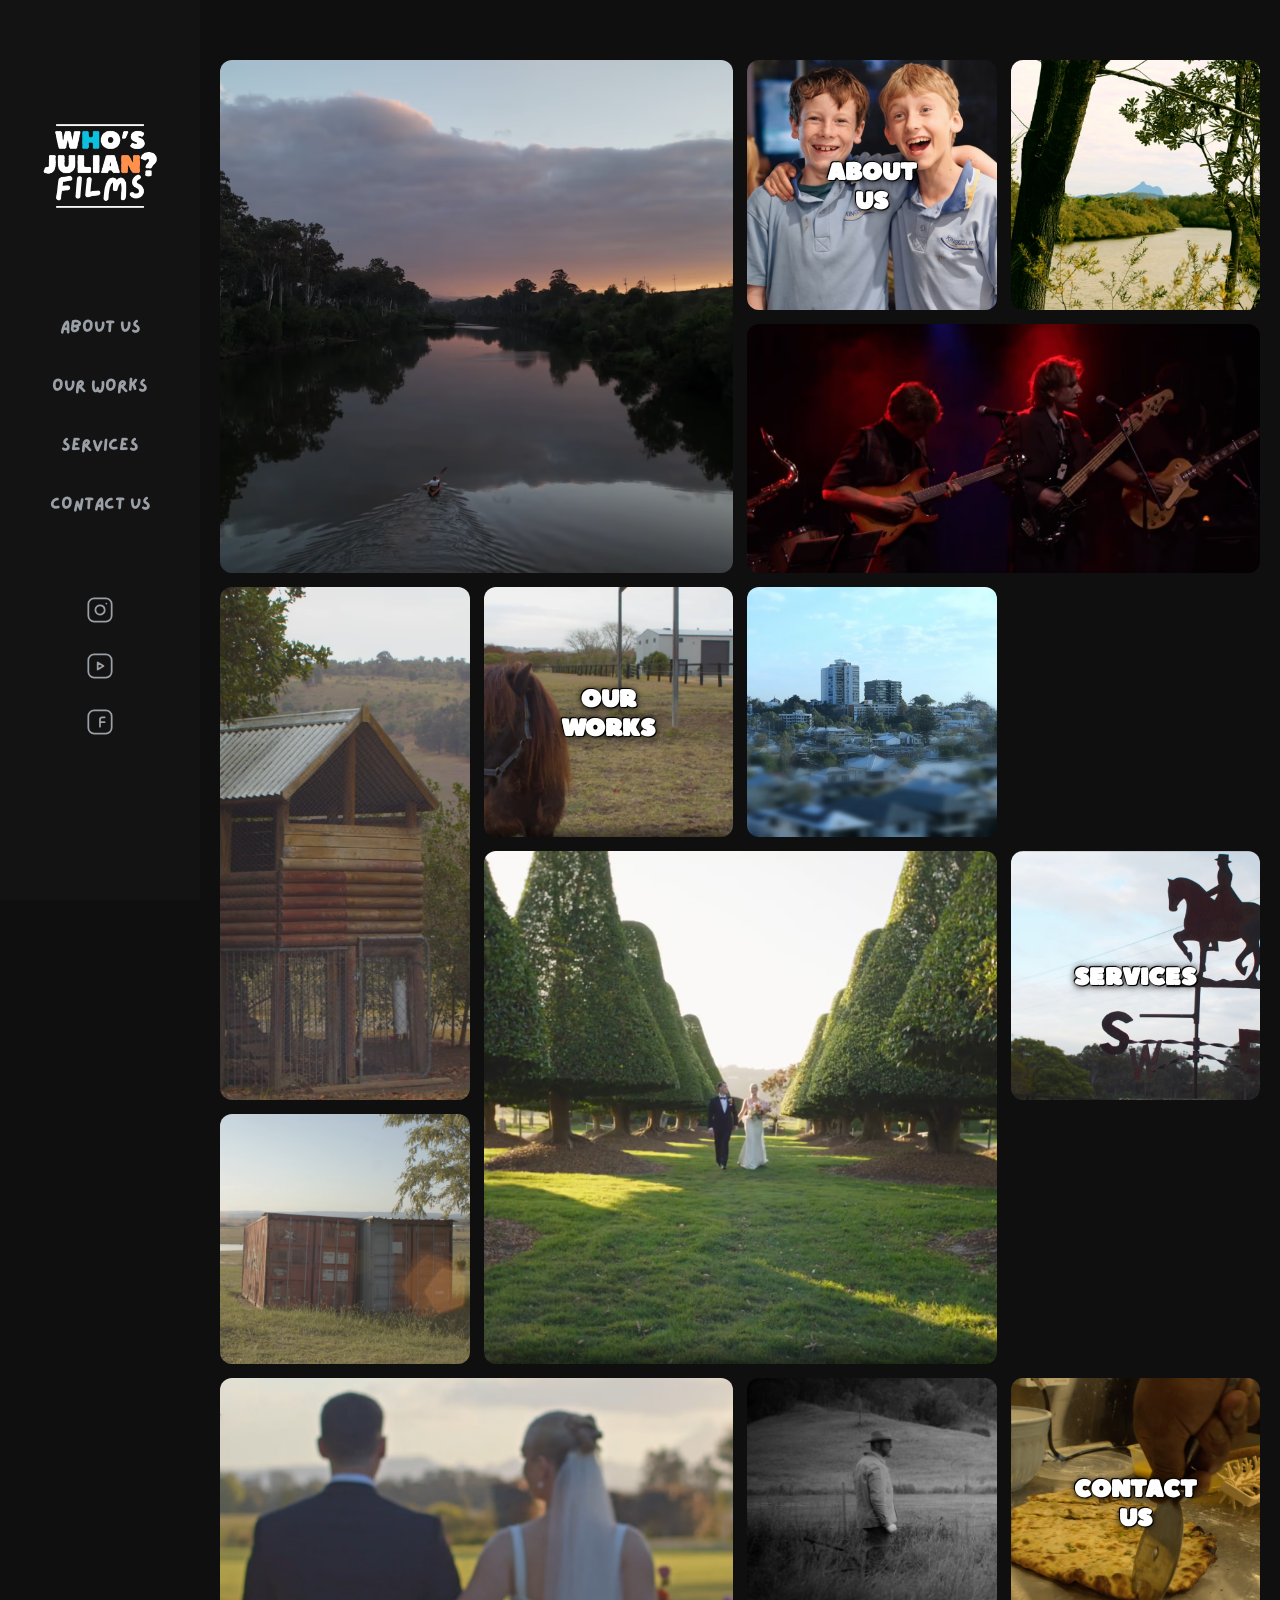
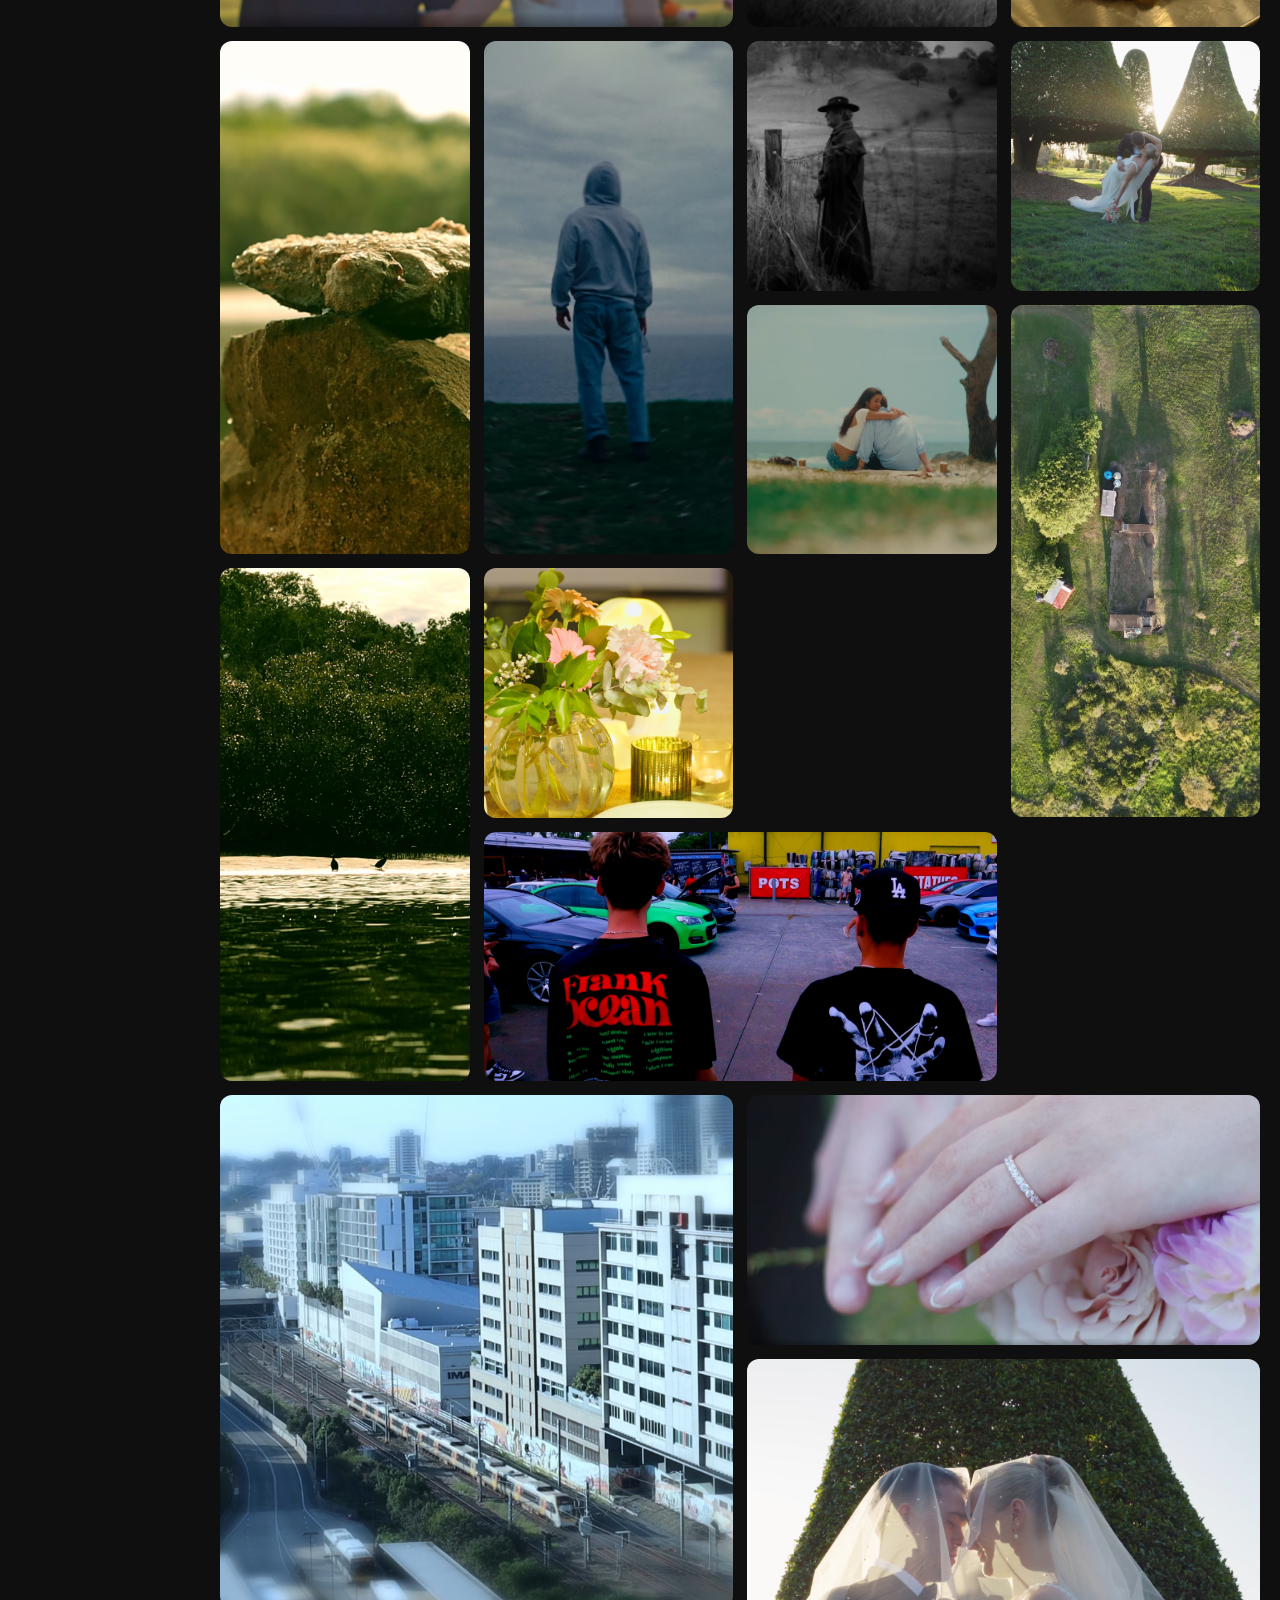
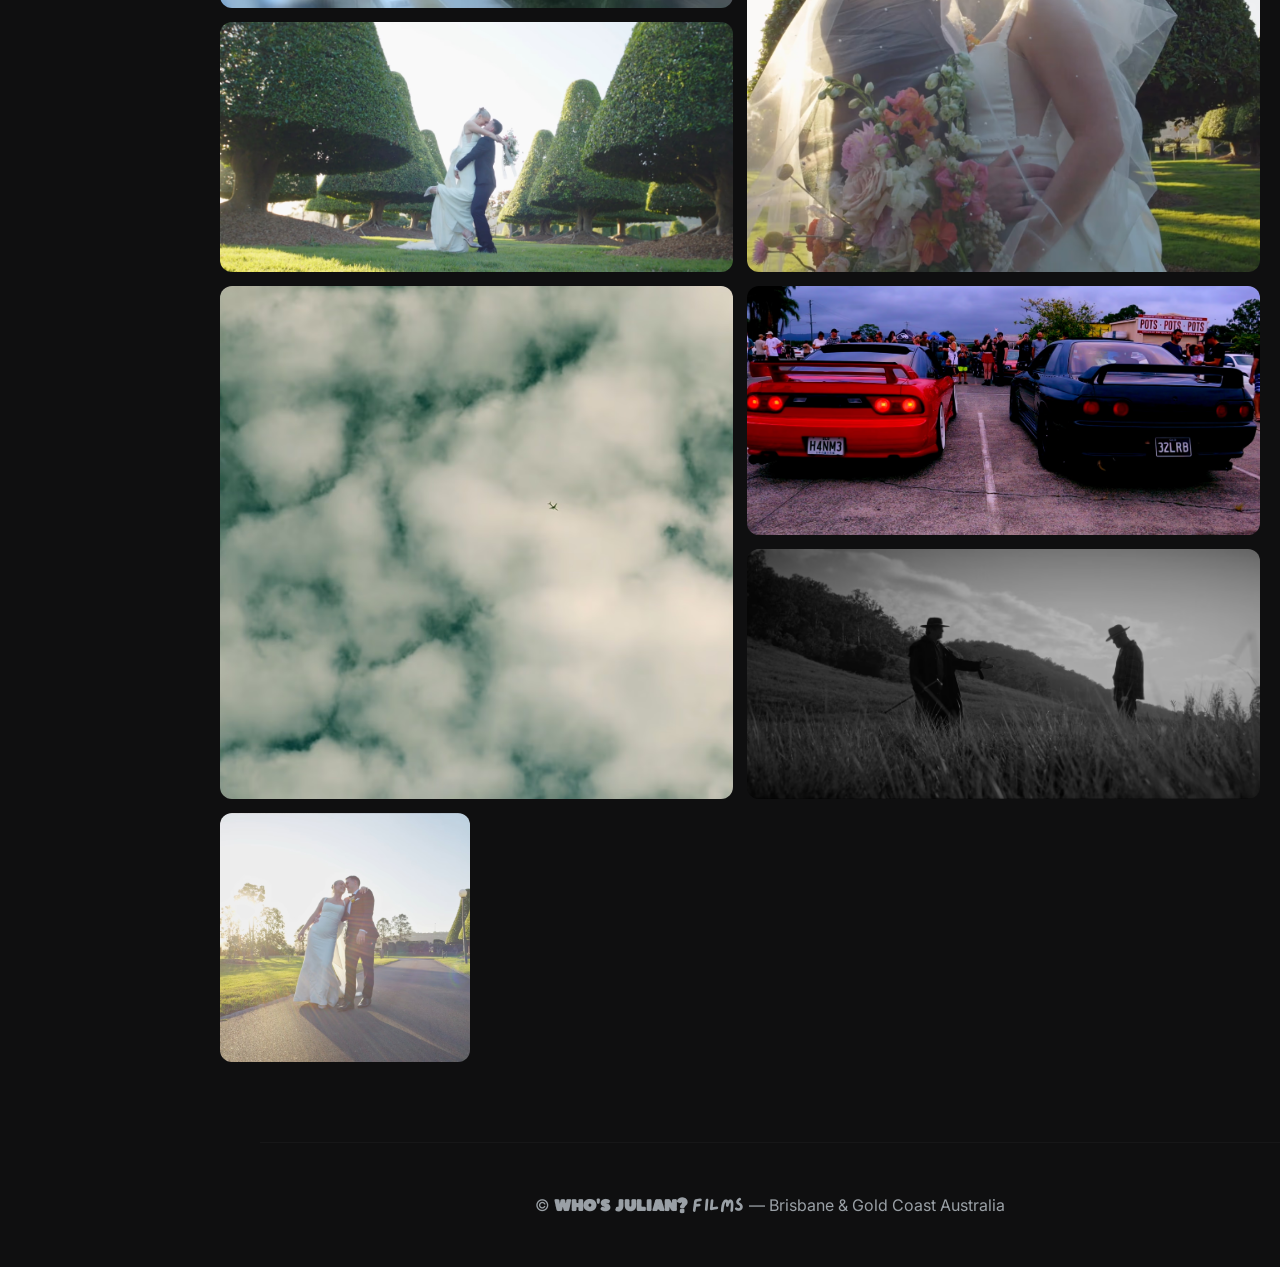
==== commit 726e8dcf: "Revert "Update SEO branding metadata for WhosJulianFILMS-done repo"" ====
(no text change in the page or its own stylesheets)
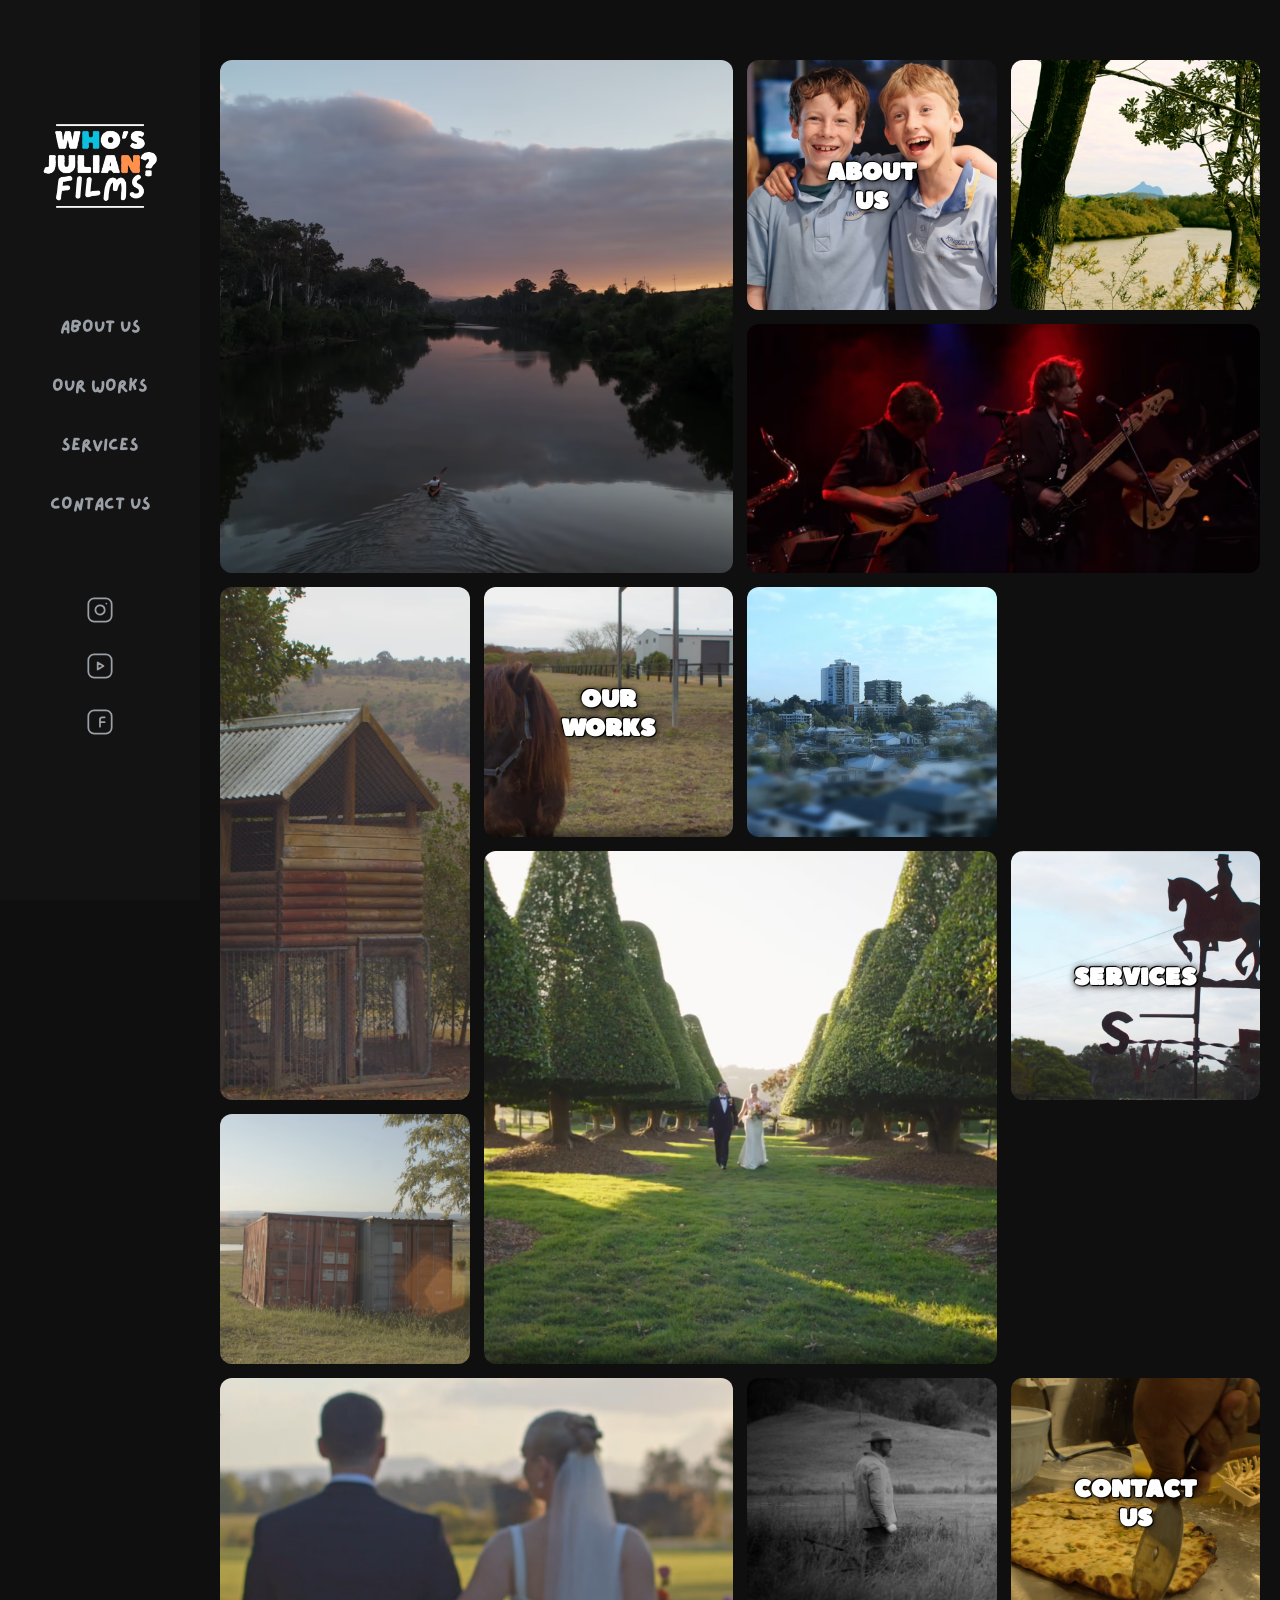
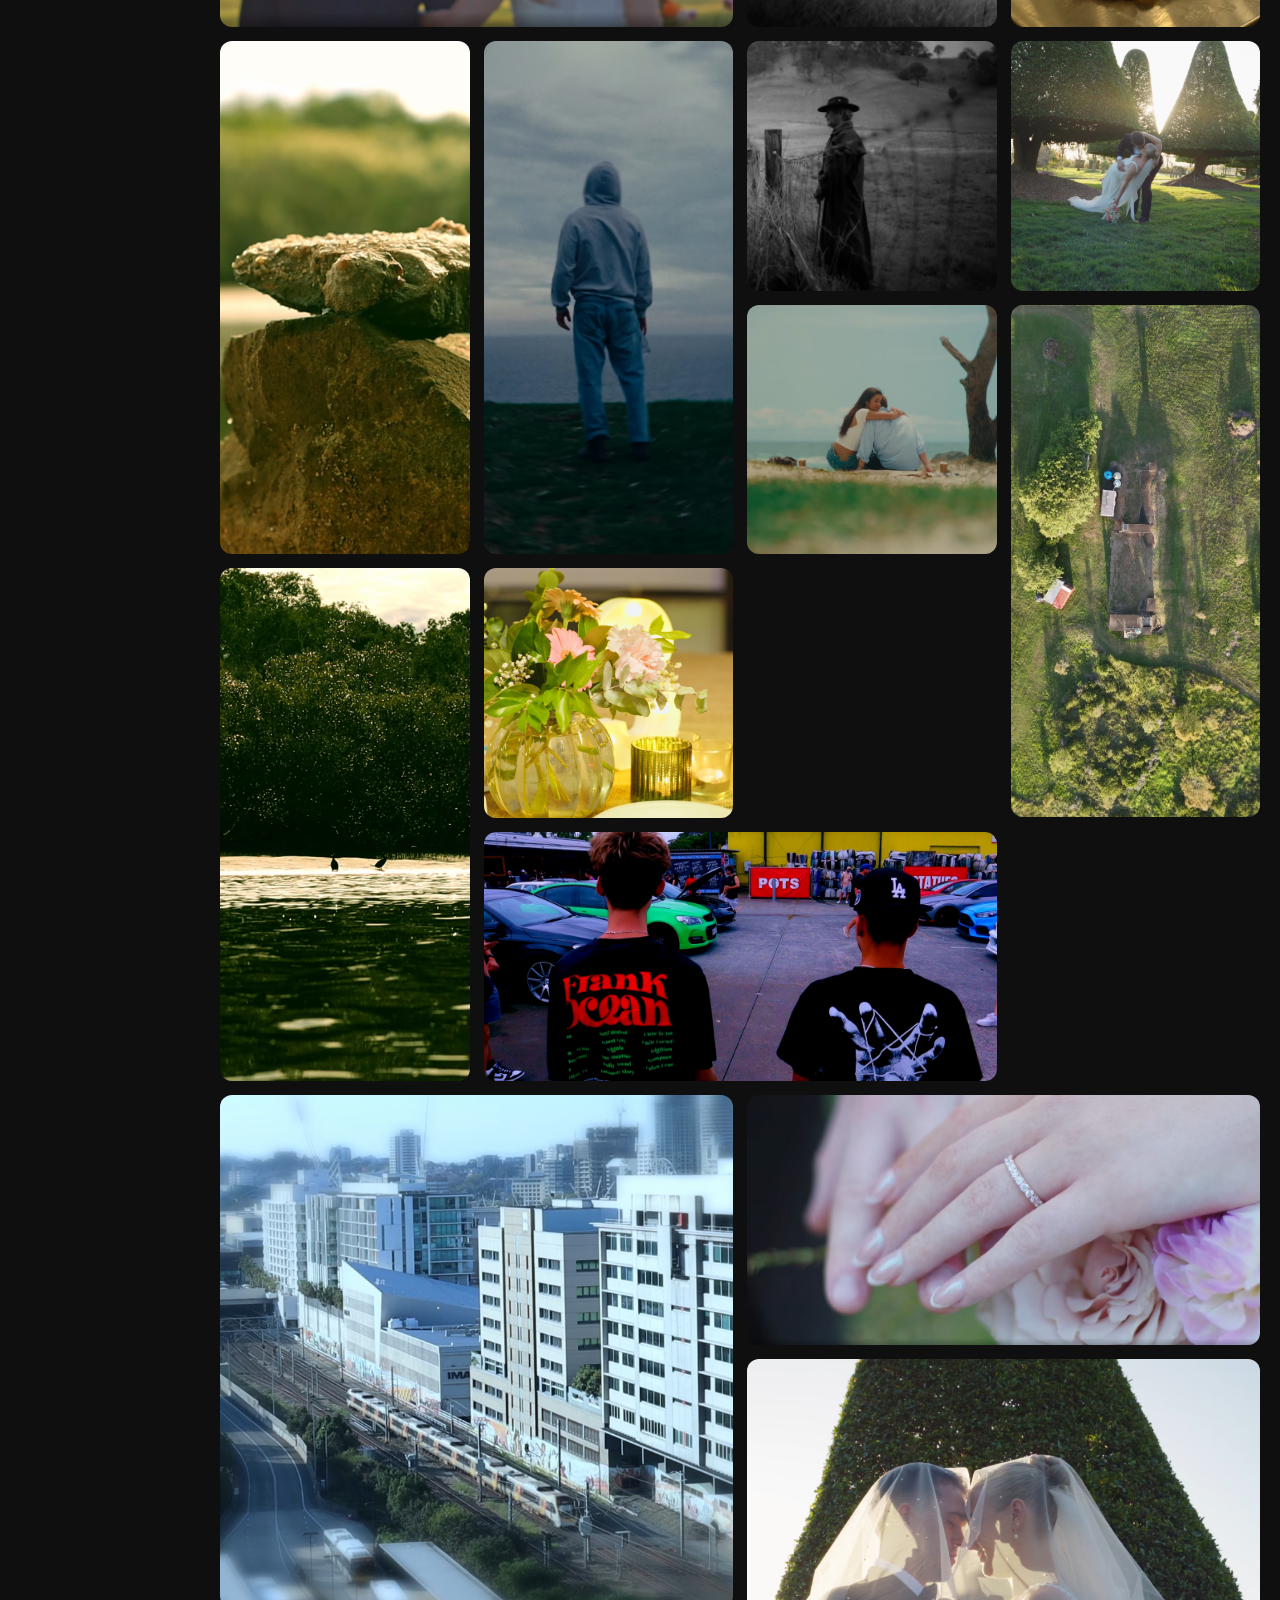
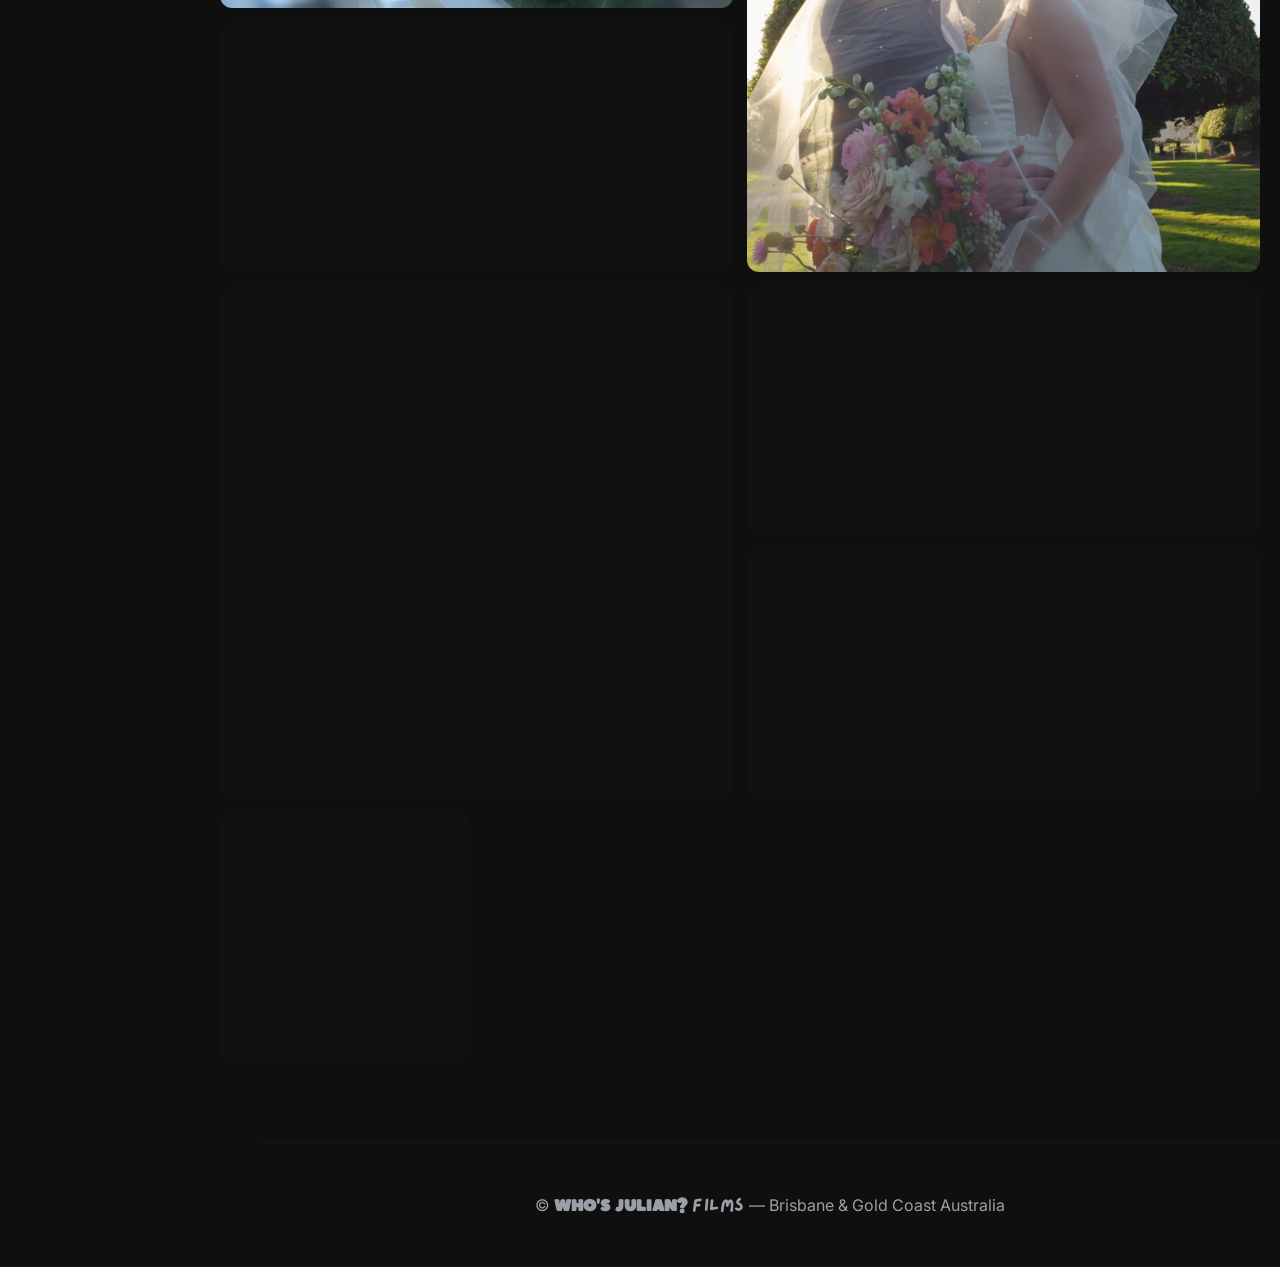
==== commit cb9f5f08: "Revert "Revert "Update SEO branding metadata for WhosJulianFILMS-done repo""" ====
--- a/index.html
+++ b/index.html
@@ -4,6 +4,26 @@
     <meta charset="utf-8" />
     <meta name="viewport" content="width=device-width,initial-scale=1" />
     <title>Who's Julian? Films</title>
+    <meta name="description" content="Professional videography and video editing across Brisbane and the Gold Coast. Creating cinematic content that captures attention, tells compelling stories and drives results." />
+    <link rel="canonical" href="https://www.whosjulianfilms.com.au/" />
+    <!-- Open Graph -->
+    <meta property="og:type" content="website" />
+    <meta property="og:site_name" content="Who's Julian? Films" />
+    <meta property="og:title" content="Who's Julian? Films" />
+    <meta property="og:description" content="Professional videography and video editing across Brisbane and the Gold Coast. Creating cinematic content that captures attention, tells compelling stories and drives results." />
+    <meta property="og:url" content="https://www.whosjulianfilms.com.au/" />
+    <meta property="og:image" content="https://www.whosjulianfilms.com.au/android-chrome-512x512.png" />
+    <!-- Twitter -->
+    <meta name="twitter:card" content="summary" />
+    <meta name="twitter:title" content="Who's Julian? Films" />
+    <meta name="twitter:description" content="Professional videography and video editing across Brisbane and the Gold Coast. Creating cinematic content that captures attention, tells compelling stories and drives results." />
+    <meta name="twitter:image" content="https://www.whosjulianfilms.com.au/android-chrome-512x512.png" />
+    <!-- Favicons -->
+    <link rel="icon" href="/favicon.ico" sizes="any" />
+    <link rel="icon" type="image/png" sizes="32x32" href="/favicon-32x32.png" />
+    <link rel="icon" type="image/png" sizes="16x16" href="/favicon-16x16.png" />
+    <link rel="apple-touch-icon" sizes="180x180" href="/apple-touch-icon.png" />
+    <link rel="manifest" href="/site.webmanifest" />
     <link href="https://fonts.googleapis.com/css2?family=Inter:wght@300;400;600;800&family=Playfair+Display:wght@600&display=swap" rel="stylesheet">
     <link rel="stylesheet" href="style.css">
   </head>
--- a/style.css
+++ b/style.css
@@ -1065,24 +1065,6 @@
   position: relative;
 }
 
-.video-label {
-  position: absolute;
-  top: -14px;
-  left: 12px;
-  background: var(--section-dark-bg);
-  color: #fff;
-  border-radius: 999px;
-  width: 28px;
-  height: 28px;
-  display: flex;
-  align-items: center;
-  justify-content: center;
-  font-weight: 700;
-  font-size: 0.85rem;
-  box-shadow: 0 2px 8px rgba(0,0,0,0.35);
-  z-index: 10;
-}
-
 .works-videos iframe {
   width: 100%;
   height: auto;
